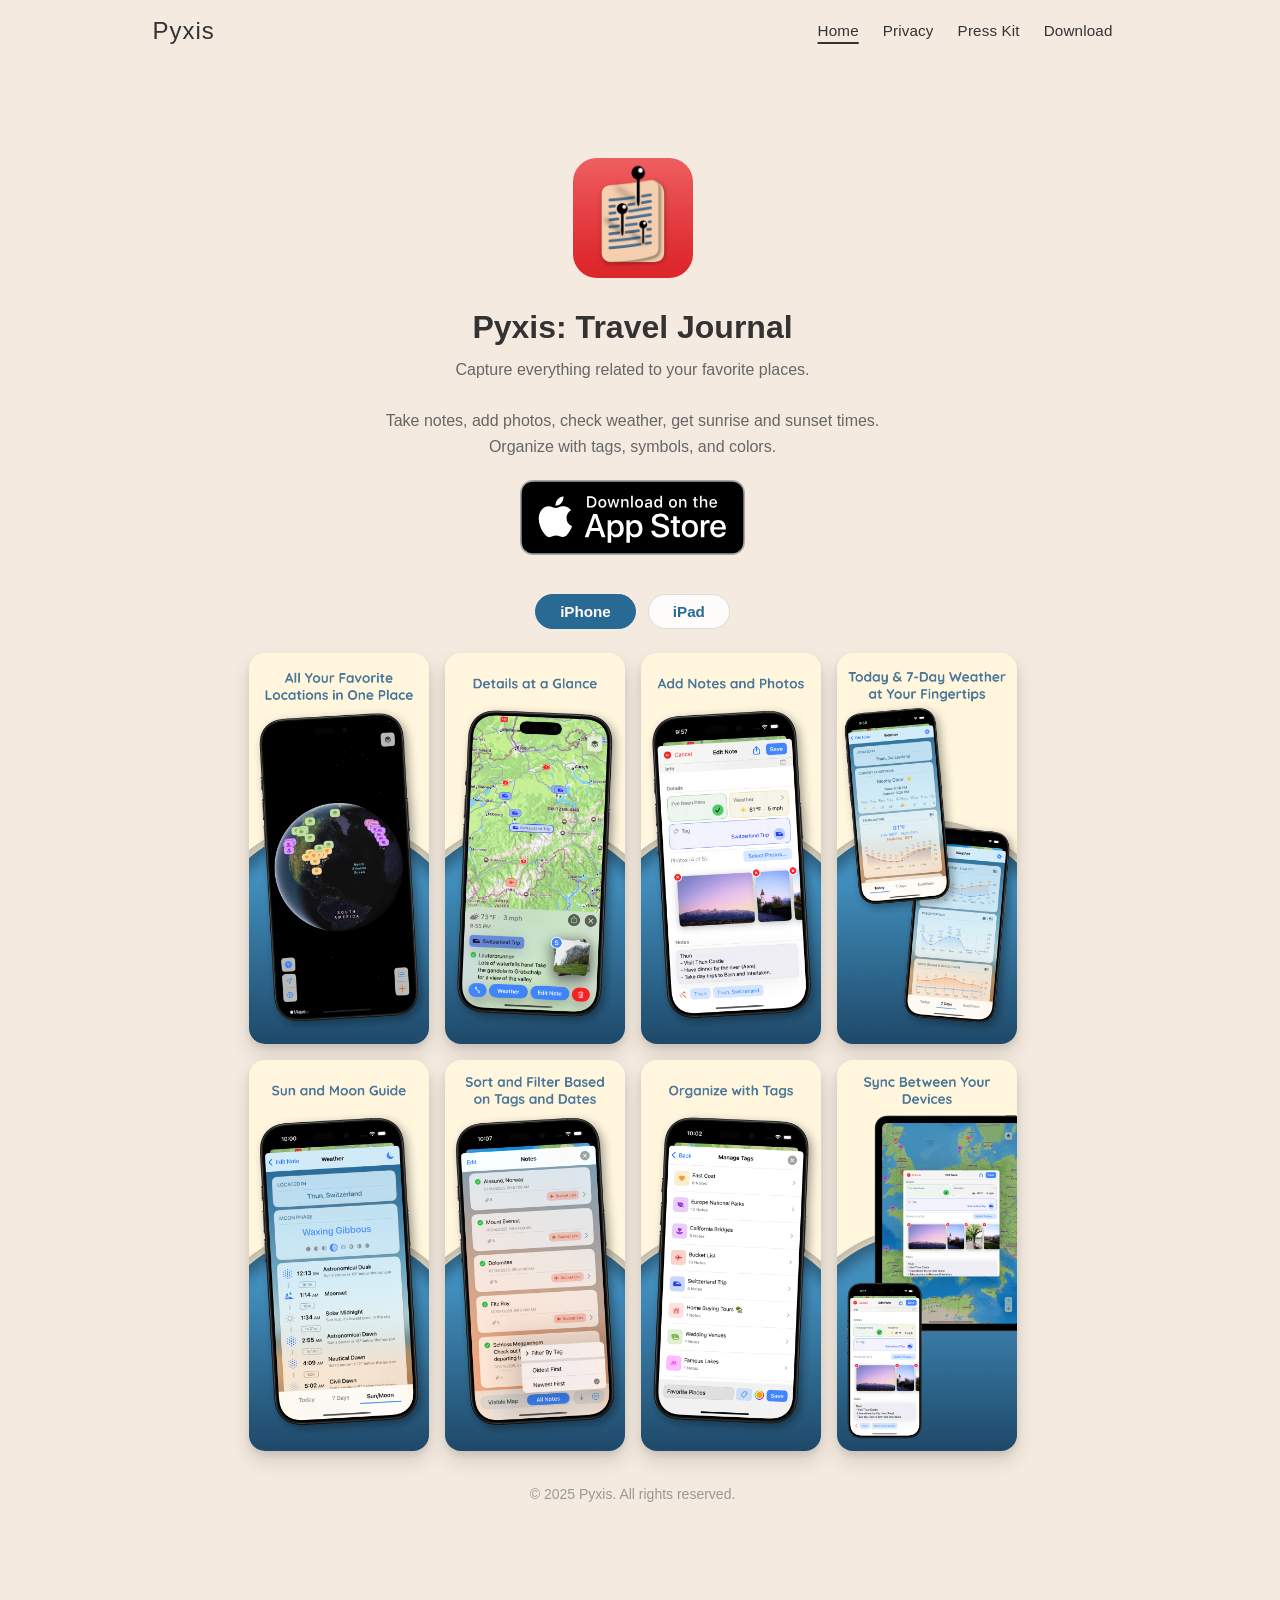
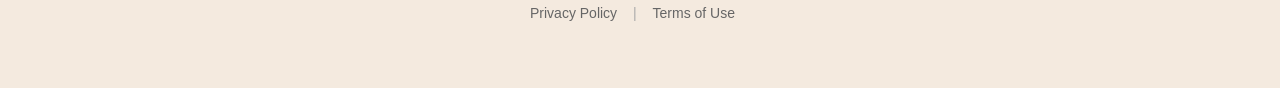
==== index.html @ 66fe0bb4 "Added webpage files Added webpage files" ====
<!DOCTYPE html>
<html lang="en">
  <head>
    <meta charset="UTF-8" />
    <meta name="viewport" content="width=device-width, initial-scale=1" />
    <title>Pyxis: Travel Journal</title>
    <meta
      name="description"
      content="Pin locations, capture memories, and check the weather. Pyxis is your private travel companion."
    />
    <link rel="apple-touch-icon" href="assets/icon.png" />
    <link rel="stylesheet" href="assets/style.css" />
  </head>
  <body>
    <!-- Primary Navigation -->
    <header class="site-header" role="banner">
      <div class="site-header__inner">
        <a class="site-header__brand" href="index.html">Pyxis</a>
        <nav class="site-nav" aria-label="Primary navigation">
          <ul class="site-nav__list">
            <li>
              <a class="site-nav__link" href="index.html" aria-current="page">Home</a>
            </li>
            <li>
              <a class="site-nav__link" href="privacy.html">Privacy</a>
            </li>
            <li>
              <a
                class="site-nav__link"
                href=""
                target="_blank"
                rel="noopener noreferrer"
                >Press Kit</a
              >
            </li>
            <li>
              <a class="site-nav__link" href="https://apps.apple.com/us/app/pyxis-notes-locations/id6639617144">Download</a>
            </li>
          </ul>
        </nav>
      </div>
    </header>

    <!-- Main Content -->
    <main id="home">
      <div class="container">
        <!-- Hero -->
        <header>
          <img src="assets/icon.png" alt="Pyxis App Icon" class="icon" />
          <h1>Pyxis: Travel Journal</h1>
          <p class="subtitle">
            Capture everything related to your favorite places.
            <br /><br />Take notes, add photos, check weather, get sunrise and sunset times.
            <br />Organize with tags, symbols, and colors. 
          </p>
          <a
            href="https://apps.apple.com/us/app/pyxis-notes-locations/id6639617144"
            target="_blank"
            rel="noopener noreferrer"
          >
            <img
              src="assets/app-store-badge.svg"
              alt="Download on the App Store"
              style="height: 75px;"
            />
          </a>
        </header>

        <!-- Press Kit Tabs -->
        <section class="screenshots" id="screenshots">

          <!-- Tab Controls -->
          <div class="tabs" role="tablist" aria-label="Device screenshots">
            <button
              class="tab-button active"
              data-target="screenshots-iphone"
              role="tab"
              aria-selected="true"
              aria-controls="screenshots-iphone"
              id="tab-iphone"
              tabindex="0"
            >
              iPhone
            </button>
            <button
              class="tab-button"
              data-target="screenshots-ipad"
              role="tab"
              aria-selected="false"
              aria-controls="screenshots-ipad"
              id="tab-ipad"
              tabindex="-1"
            >
              iPad
            </button>
          </div>

          <!-- iPhone Gallery -->
          <div
            class="tab-content active"
            id="screenshots-iphone"
            role="tabpanel"
            aria-labelledby="tab-iphone"
          >
            <h3 class="visually-hidden">iPhone Screenshots</h3>
            <div class="screenshots-grid-iPhone">
              <img src="assets/6.5_ Display - 1.jpg" alt="iPhone Screenshot 1" />
              <img src="assets/6.5_ Display - 2.jpg" alt="iPhone Screenshot 2" />
              <img src="assets/6.5_ Display - 3.jpg" alt="iPhone Screenshot 3" />
              <img src="assets/6.5_ Display - 4.jpg" alt="iPhone Screenshot 4" />
              <img src="assets/6.5_ Display - 5.jpg" alt="iPhone Screenshot 5" />
              <img src="assets/6.5_ Display - 6.jpg" alt="iPhone Screenshot 6" />
              <img src="assets/6.5_ Display - 7.jpg" alt="iPhone Screenshot 7" />
              <img src="assets/6.5_ Display - 8.jpg" alt="iPhone Screenshot 8" />
            </div>
          </div>

          <!-- iPad Gallery -->
          <div
            class="tab-content"
            id="screenshots-ipad"
            role="tabpanel"
            aria-labelledby="tab-ipad"
            hidden
          >
            <h3 class="visually-hidden">iPad Screenshots</h3>
            <div class="screenshots-grid-iPad">
              <img src="assets/iPad Pro - 1.jpg" alt="iPad Screenshot 1" />
              <img src="assets/iPad Pro - 2.jpg" alt="iPad Screenshot 2" />
              <img src="assets/iPad Pro - 3.jpg" alt="iPad Screenshot 3" />
              <img src="assets/iPad Pro - 4.jpg" alt="iPad Screenshot 4" />
              <img src="assets/iPad Pro - 5.jpg" alt="iPad Screenshot 5" />
              <img src="assets/iPad Pro - 6.jpg" alt="iPad Screenshot 6" />
              <img src="assets/iPad Pro - 7.jpg" alt="iPad Screenshot 7" />
              <img src="assets/iPad Pro - 8.jpg" alt="iPad Screenshot 8" />
            </div>
          </div>
        </section>

        <!-- Legal Footer -->
        <footer>
          &copy; 2025 Pyxis. All rights reserved.
        </footer>
      </div>
    </main>

    <!-- Site Footer Links -->
    <footer class="site-footer">
      <a href="privacy.html">Privacy Policy</a>
      <span class="divider">|</span>
      <a href="https://www.apple.com/legal/internet-services/itunes/dev/stdeula">Terms of Use</a>
    </footer>

    <!-- Tabs Interaction -->
    <script>
      (function () {
        const tabButtons = document.querySelectorAll('.tab-button');
        const tabPanels = document.querySelectorAll('.tab-content');

        tabButtons.forEach((button) => {
          button.addEventListener('click', () => {
            const targetId = button.getAttribute('data-target');

            tabButtons.forEach((btn) => {
              const isActive = btn === button;
              btn.classList.toggle('active', isActive);
              btn.setAttribute('aria-selected', isActive);
              btn.setAttribute('tabindex', isActive ? '0' : '-1');
            });

            tabPanels.forEach((panel) => {
              const isActive = panel.id === targetId;
              panel.classList.toggle('active', isActive);
              panel.toggleAttribute('hidden', !isActive);
            });
          });
        });
      })();
    </script>
  </body>
</html>
---- assets/style.css ----
:root {
  --color-background: rgb(244, 234, 223);
  --color-text: #333;
  --color-subtext: #666;
  --color-brand: rgb(41, 106, 149);
  --color-link: #509cff;
  --color-link-highlight: #4a769a;
  --color-nav-background: rgb(244, 234, 223);
  --color-nav-text: #333;
  --color-button-background: #007aff;
  --color-button-text: #fff;
  --color-footer-text: #999;
  --color-footer-link: #666;
  --color-footer-divider: #aaa;
  --color-surface: #fff;
  --color-tab-background: rgba(255, 255, 255, 0.85);
  --color-tab-border: rgba(0, 0, 0, 0.12);
  --color-tab-hover-border: rgba(0, 0, 0, 0.2);
  --color-tab-focus-outline: rgb(41, 106, 149);
  --color-tab-active-text: #fff;
  --shadow-nav: 0 2px 4px rgba(0, 0, 0, 0.1);
  --shadow-card: 0 10px 20px rgba(0, 0, 0, 0.12), 0 4px 6px rgba(0, 0, 0, 0.08);
  --shadow-card-large: 0 12px 24px rgba(0, 0, 0, 0.15), 0 6px 10px rgba(0, 0, 0, 0.08);
}

/* =====================================
   Base Layout
===================================== */
html {
  scroll-behavior: smooth;
  scrollbar-gutter: stable;
}

body {
  font-family: -apple-system, BlinkMacSystemFont, "Segoe UI", Roboto, Helvetica, Arial, sans-serif;
  margin: 0;
  padding: 0;
  line-height: 1.6;
  background: var(--color-background);
  color: var(--color-text);
}

main {
  padding: 4rem 2rem 2rem;
}

.container {
  max-width: 768px;
  margin: 0 auto;
}

header,
section,
footer {
  text-align: center;
  margin-bottom: 2rem;
}

.privacy-page header,
.privacy-page section {
  text-align: left;
}

.privacy-page .site-footer {
  text-align: center;
}

.privacy-page main a {
  color: var(--color-link);
}

.privacy-page main a:visited {
  color: var(--color-link);
}

.privacy-page main a:hover,
.privacy-page main a:focus-visible {
  color: var(--color-link-highlight);
}

img.icon {
  width: 120px;
  height: 120px;
  border-radius: 24px;
}

h1 {
  font-size: 2rem;
  margin: 1rem 0 0.25rem;
}

p.subtitle {
  color: var(--color-subtext);
  margin: 0 0 1.25rem;
}

/* =====================================
   Navigation
===================================== */
.site-header {
  position: static;
  top: 0;
  inset-inline: 0;
  z-index: 1000;
  background-color: var(--color-nav-background);
  color: var(--color-nav-text);
}

.site-header__inner {
  display: flex;
  align-items: center;
  justify-content: space-between;
  gap: 2rem;
  max-width: 960px;
  margin: 0 auto;
  padding: 0.75rem 2rem;
}

.site-header__brand {
  font-size: 1.5rem;
  font-weight: 400;
  letter-spacing: 0.04em;
  color: var(--color-nav-text);
  text-decoration: none;
}

.site-nav__list {
  display: flex;
  flex-wrap: wrap;
  align-items: center;
  gap: 1.5rem;
  margin: 0;
  padding: 0;
  list-style: none;
}

.site-nav__link {
  display: inline-block;
  color: var(--color-nav-text);
  font-size: 0.95rem;
  font-weight: 400;
  text-decoration: none;
  letter-spacing: 0.01em;
  transition: opacity 0.2s ease, text-decoration-color 0.2s ease;
}

.site-nav__link:hover,
.site-nav__link:focus-visible {
  color: rgba(51, 51, 51, 0.6);
}

.site-nav__link[aria-current="page"] {
  color: var(--color-nav-text);
  text-decoration: underline;
  text-decoration-thickness: 2px;
  text-underline-offset: 0.35rem;
}

@media (max-width: 640px) {
  .site-header__inner {
    flex-direction: column;
    align-items: center;
    gap: 0.75rem;
    padding: 1rem 1.5rem;
  }

  .site-nav__list {
    justify-content: center;
    gap: 1rem;
  }
}

/* =====================================
   Hero Actions
===================================== */
a.button {
  display: inline-block;
  padding: 0.75rem 1.5rem;
  background-color: var(--color-button-background);
  color: var(--color-button-text);
  border-radius: 8px;
  font-weight: 600;
  text-decoration: none;
  margin-top: 1.5rem;
}

/* =====================================
   Screenshot Grids
===================================== */
.screenshots > img {
  display: block;
  width: 100%;
  max-width: 400px;
  margin: 1rem auto;
  border-radius: 16px;
  box-shadow: var(--shadow-card);
}

.screenshots-grid-iPhone {
  display: grid;
  grid-template-columns: repeat(auto-fit, minmax(160px, 1fr));
  gap: 1rem;
  justify-items: center;
}

.screenshots-grid-iPhone img {
  width: 100%;
  border-radius: 16px;
  box-shadow: var(--shadow-card);
}

.screenshots-grid-iPad {
  display: grid;
  grid-template-columns: repeat(auto-fit, minmax(320px, 1fr));
  gap: 1rem;
  justify-items: center;
}

.screenshots-grid-iPad img {
  width: 100%;
  border-radius: 16px;
  box-shadow: var(--shadow-card-large);
}

.screenshots > img,
.screenshots-grid-iPhone img,
.screenshots-grid-iPad img {
  transition: transform 0.25s ease, box-shadow 0.25s ease;
  transform-origin: center;
}

.screenshots > img:hover,
.screenshots > img:focus-visible,
.screenshots-grid-iPhone img:hover,
.screenshots-grid-iPhone img:focus-visible,
.screenshots-grid-iPad img:hover,
.screenshots-grid-iPad img:focus-visible {
  transform: translateY(-4px) scale(1.03);
  box-shadow: var(--shadow-card-large);
}

/* =====================================
   Footer
===================================== */
footer {
  font-size: 0.875rem;
  color: var(--color-footer-text);
}

.site-footer {
  text-align: center;
  padding: 2rem 1rem;
  font-size: 0.875rem;
  color: var(--color-footer-link);
  background-color: transparent;
}

.site-footer a {
  margin: 0 0.5rem;
  color: var(--color-footer-link);
  text-decoration: none;
}

.site-footer a:hover {
  text-decoration: underline;
}

.site-footer .divider {
  margin: 0 0.25rem;
  color: var(--color-footer-divider);
}

/* =====================================
   Tabs
===================================== */
.tabs {
  display: flex;
  justify-content: center;
  flex-wrap: wrap;
  gap: 0.75rem;
  margin: 1.5rem 0;
}

.tab-button {
  appearance: none;
  padding: 0.5rem 1.5rem;
  border: 1px solid var(--color-tab-border);
  border-radius: 999px;
  background: var(--color-tab-background);
  color: var(--color-brand);
  font-size: 0.95rem;
  font-weight: 600;
  cursor: pointer;
  transition: background-color 0.2s ease, color 0.2s ease, border-color 0.2s ease;
}

.tab-button:hover {
  background: var(--color-surface);
  border-color: var(--color-tab-hover-border);
}

.tab-button:focus-visible {
  outline: 2px solid var(--color-tab-focus-outline);
  outline-offset: 2px;
}

.tab-button.active {
  background: var(--color-brand);
  border-color: var(--color-brand);
  color: var(--color-tab-active-text);
}

.tab-content {
  display: none;
}

.tab-content.active {
  display: block;
}

/* =====================================
   Utilities
===================================== */
.visually-hidden {
  position: absolute;
  width: 1px;
  height: 1px;
  margin: -1px;
  padding: 0;
  overflow: hidden;
  clip: rect(0, 0, 0, 0);
  white-space: nowrap;
  border: 0;
}
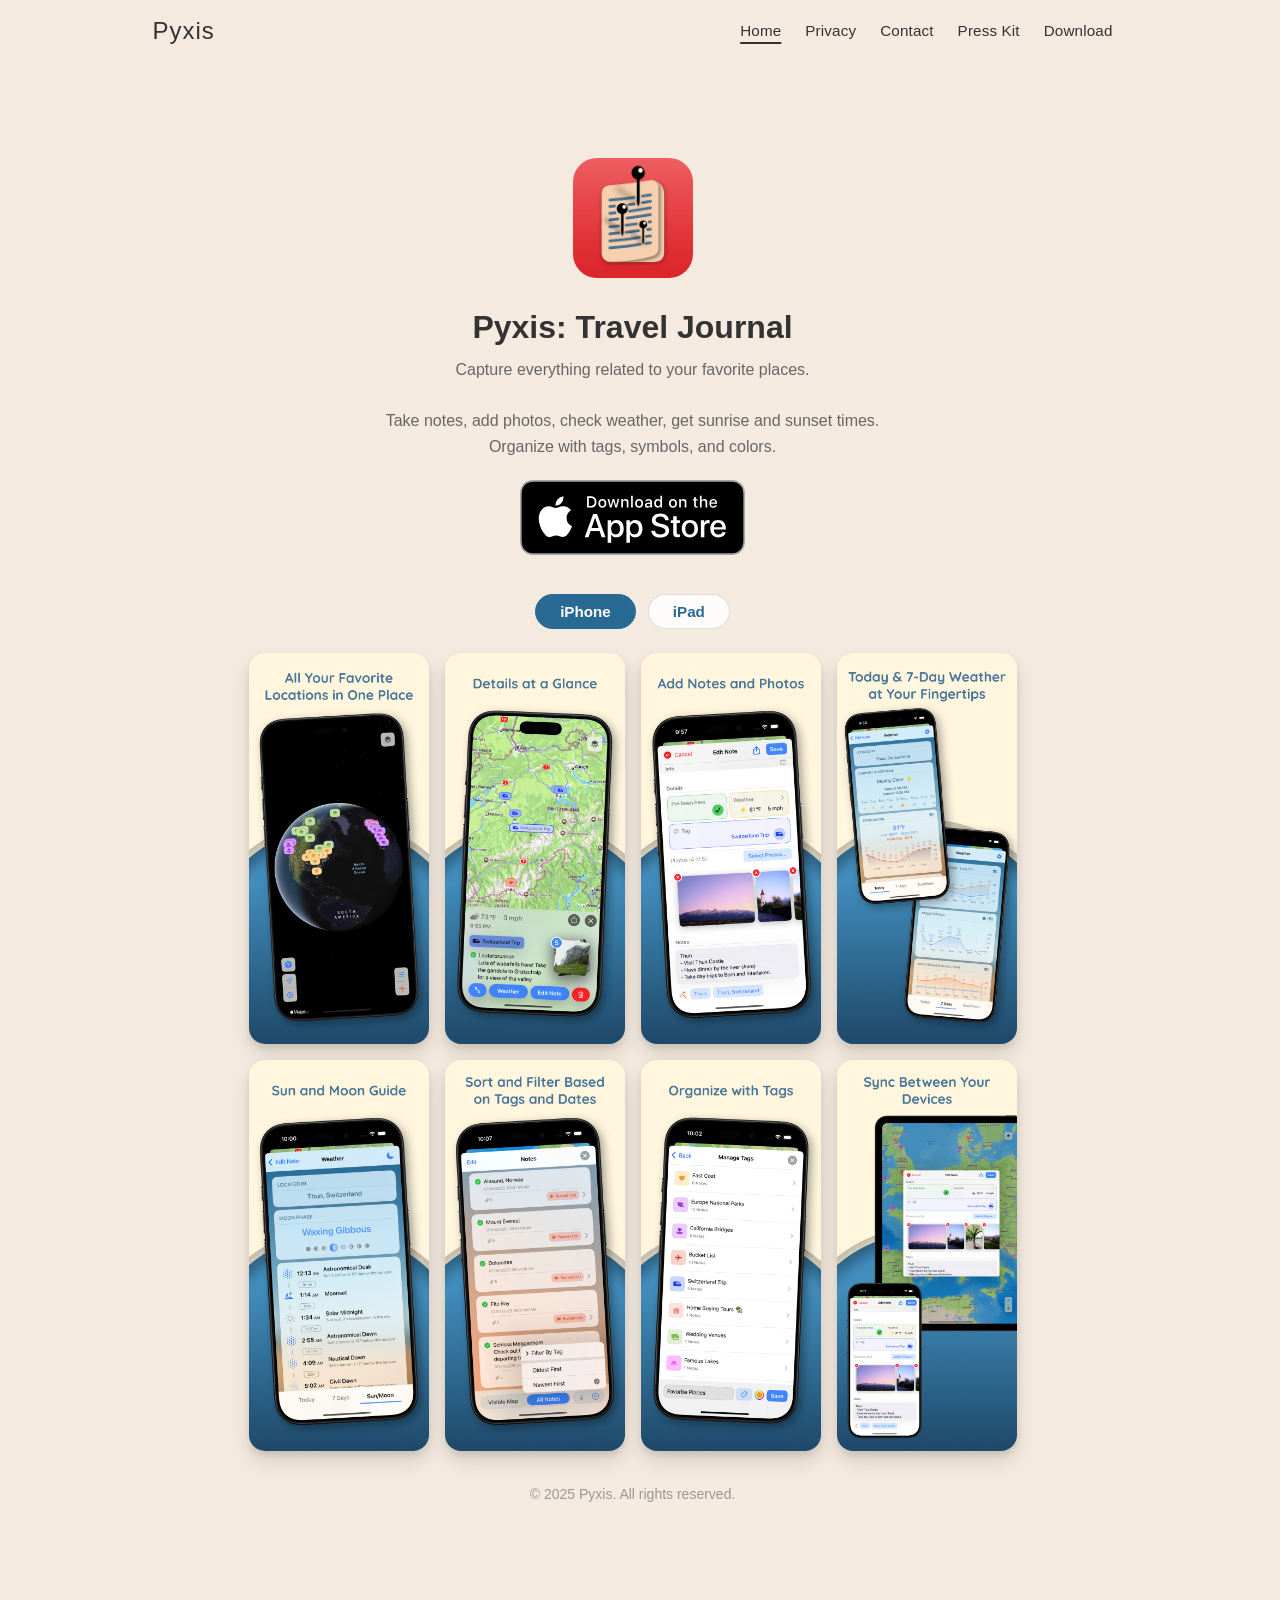
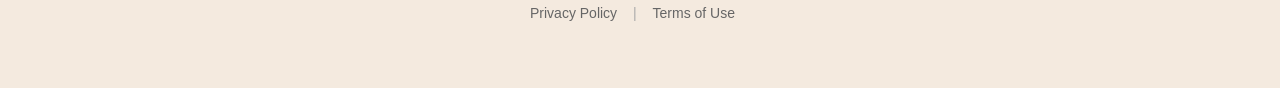
==== commit 68b4712a: "Added and updated pages" ====
--- a/index.html
+++ b/index.html
@@ -25,13 +25,10 @@
               <a class="site-nav__link" href="privacy.html">Privacy</a>
             </li>
             <li>
-              <a
-                class="site-nav__link"
-                href=""
-                target="_blank"
-                rel="noopener noreferrer"
-                >Press Kit</a
-              >
+              <a class="site-nav__link" href="contact.html">Contact</a>
+            </li>
+            <li>
+              <a class="site-nav__link" href="presskit.html">Press Kit</a>
             </li>
             <li>
               <a class="site-nav__link" href="https://apps.apple.com/us/app/pyxis-notes-locations/id6639617144">Download</a>
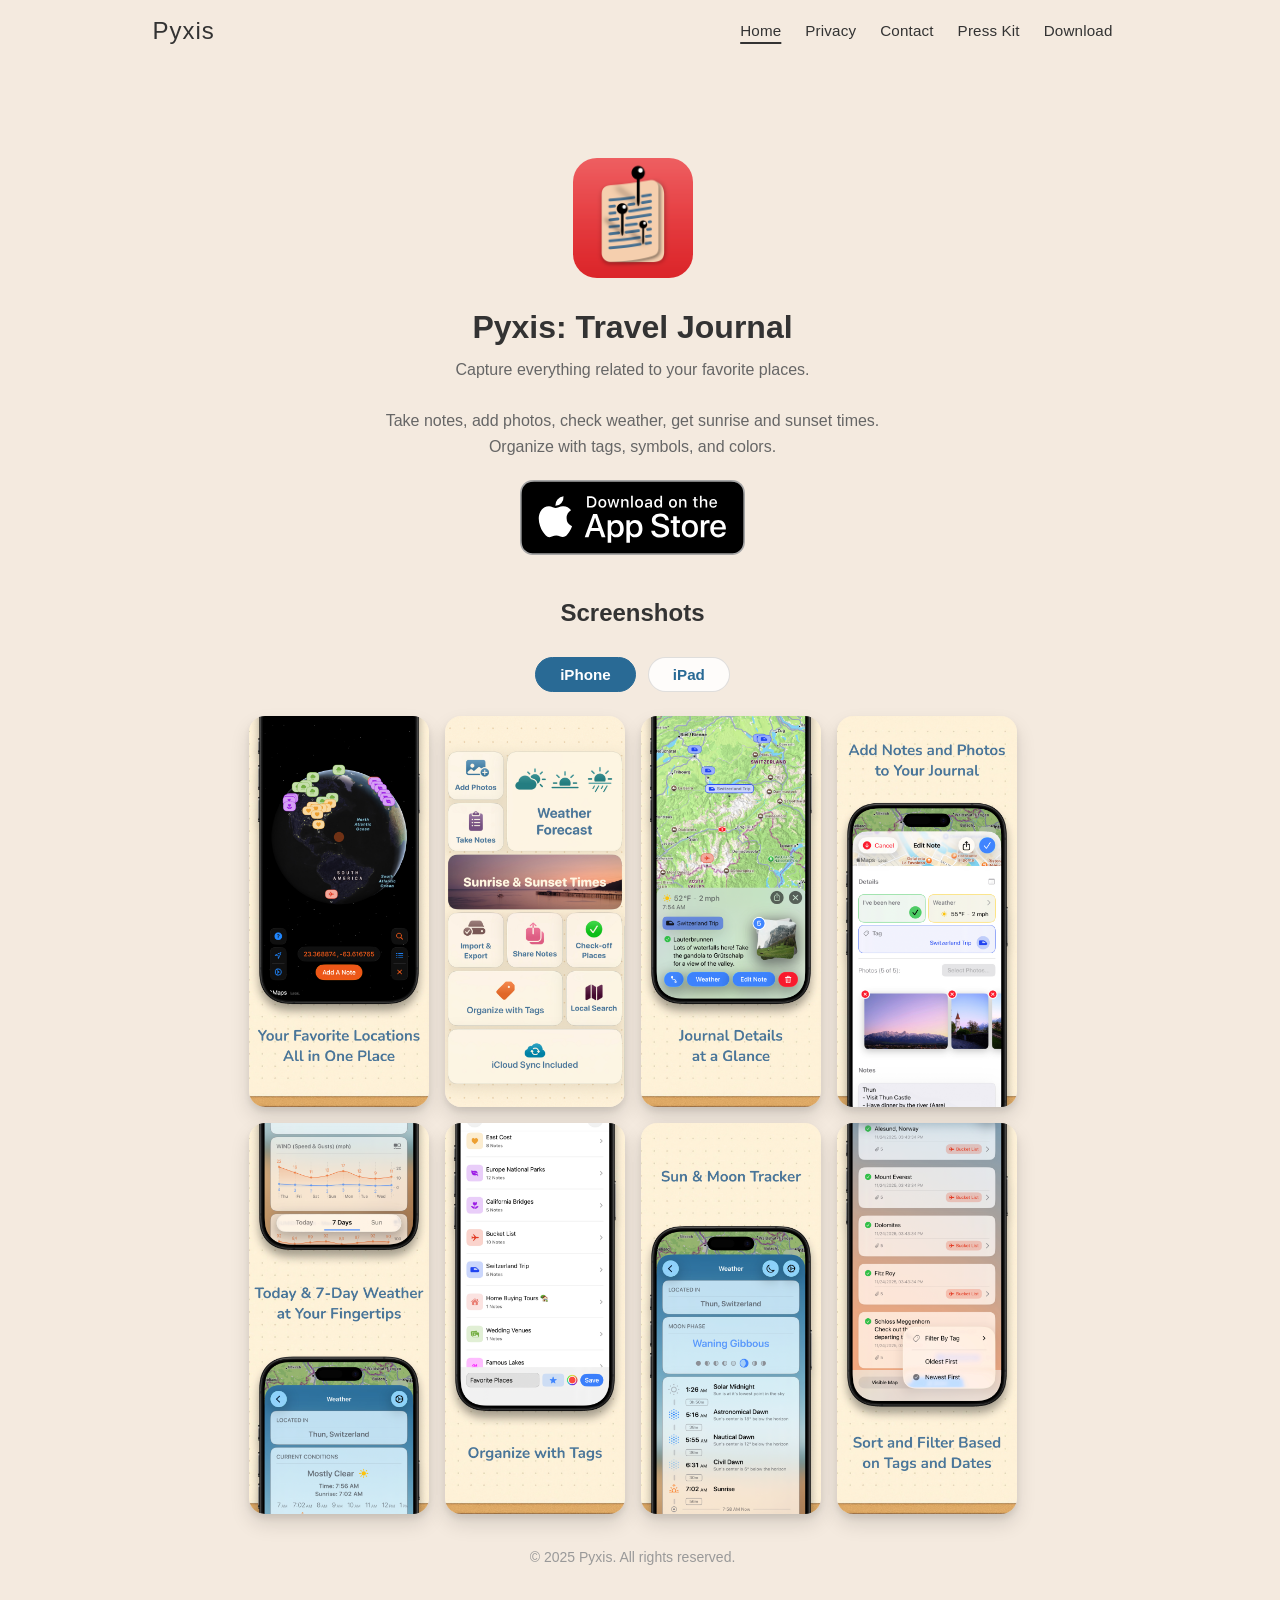
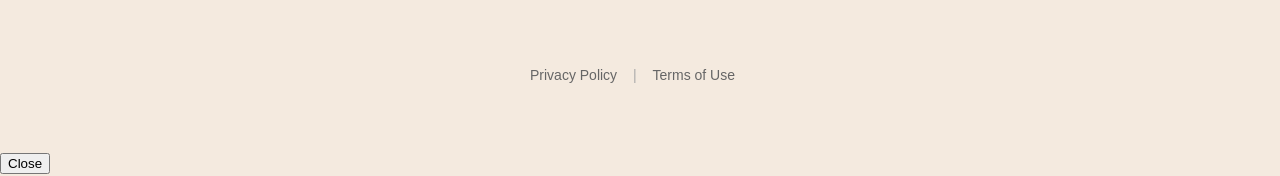
==== commit 1a308339: "Changed style across the site Changed style across the site" ====
--- a/index.html
+++ b/index.html
@@ -3,7 +3,6 @@
   <head>
     <meta charset="UTF-8" />
     <meta name="viewport" content="width=device-width, initial-scale=1" />
-    <title>Pyxis: Travel Journal</title>
     <meta
       name="description"
       content="Pin locations, capture memories, and check the weather. Pyxis is your private travel companion."
@@ -65,6 +64,7 @@
 
         <!-- Press Kit Tabs -->
         <section class="screenshots" id="screenshots">
+          <h2>Screenshots</h2>
 
           <!-- Tab Controls -->
           <div class="tabs" role="tablist" aria-label="Device screenshots">
@@ -148,11 +148,50 @@
       <a href="https://www.apple.com/legal/internet-services/itunes/dev/stdeula">Terms of Use</a>
     </footer>
 
+    <!-- Lightbox -->
+    <div class="lightbox" role="dialog" aria-modal="true" aria-hidden="true">
+      <div class="lightbox__content">
+        <button class="lightbox__close" type="button" aria-label="Close image">Close</button>
+        <img class="lightbox__image" alt="" />
+        <div class="lightbox__caption" aria-live="polite"></div>
+      </div>
+    </div>
+
     <!-- Tabs Interaction -->
     <script>
       (function () {
         const tabButtons = document.querySelectorAll('.tab-button');
         const tabPanels = document.querySelectorAll('.tab-content');
+        const lightbox = document.querySelector('.lightbox');
+        const lightboxImage = document.querySelector('.lightbox__image');
+        const lightboxCaption = document.querySelector('.lightbox__caption');
+        const lightboxClose = document.querySelector('.lightbox__close');
+        const galleryImages = document.querySelectorAll('.screenshots img');
+        let lastFocused = null;
+
+        const openLightbox = (img) => {
+          if (!img || !lightbox) return;
+          lastFocused = document.activeElement;
+          lightboxImage.src = img.src;
+          lightboxImage.alt = img.alt || 'Screenshot';
+          lightboxCaption.textContent = img.alt || '';
+          lightbox.classList.add('open');
+          lightbox.setAttribute('aria-hidden', 'false');
+          document.body.style.overflow = 'hidden';
+          lightboxClose.focus();
+        };
+
+        const closeLightbox = () => {
+          if (!lightbox) return;
+          lightbox.classList.remove('open');
+          lightbox.setAttribute('aria-hidden', 'true');
+          lightboxImage.src = '';
+          lightboxCaption.textContent = '';
+          document.body.style.overflow = '';
+          if (lastFocused && typeof lastFocused.focus === 'function') {
+            lastFocused.focus();
+          }
+        };
 
         tabButtons.forEach((button) => {
           button.addEventListener('click', () => {
@@ -172,6 +211,33 @@
             });
           });
         });
+
+        galleryImages.forEach((img) => {
+          img.setAttribute('tabindex', '0');
+          img.setAttribute('role', 'button');
+          img.setAttribute('aria-label', `Open ${img.alt || 'screenshot'}`);
+
+          img.addEventListener('click', () => openLightbox(img));
+          img.addEventListener('keydown', (event) => {
+            if (event.key === 'Enter' || event.key === ' ') {
+              event.preventDefault();
+              openLightbox(img);
+            }
+          });
+        });
+
+        lightboxClose.addEventListener('click', closeLightbox);
+        lightbox.addEventListener('click', (event) => {
+          if (event.target === lightbox) {
+            closeLightbox();
+          }
+        });
+
+        document.addEventListener('keydown', (event) => {
+          if (event.key === 'Escape' && lightbox.classList.contains('open')) {
+            closeLightbox();
+          }
+        });
       })();
     </script>
   </body>
--- a/assets/style.css
+++ b/assets/style.css
@@ -57,24 +57,35 @@
 }
 
 .privacy-page header,
-.privacy-page section {
+.privacy-page section,
+.contact-page header,
+.contact-page section {
   text-align: left;
 }
 
-.privacy-page .site-footer {
+.privacy-page .site-footer,
+.contact-page .site-footer {
   text-align: center;
 }
 
-.privacy-page main a {
+.privacy-page main a,
+.contact-page main a,
+.presskit-page main a {
   color: var(--color-link);
 }
 
-.privacy-page main a:visited {
+.privacy-page main a:visited,
+.contact-page main a:visited,
+.presskit-page main a:visited {
   color: var(--color-link);
 }
 
 .privacy-page main a:hover,
-.privacy-page main a:focus-visible {
+.privacy-page main a:focus-visible,
+.contact-page main a:hover,
+.contact-page main a:focus-visible,
+.presskit-page main a:hover,
+.presskit-page main a:focus-visible {
   color: var(--color-link-highlight);
 }
 
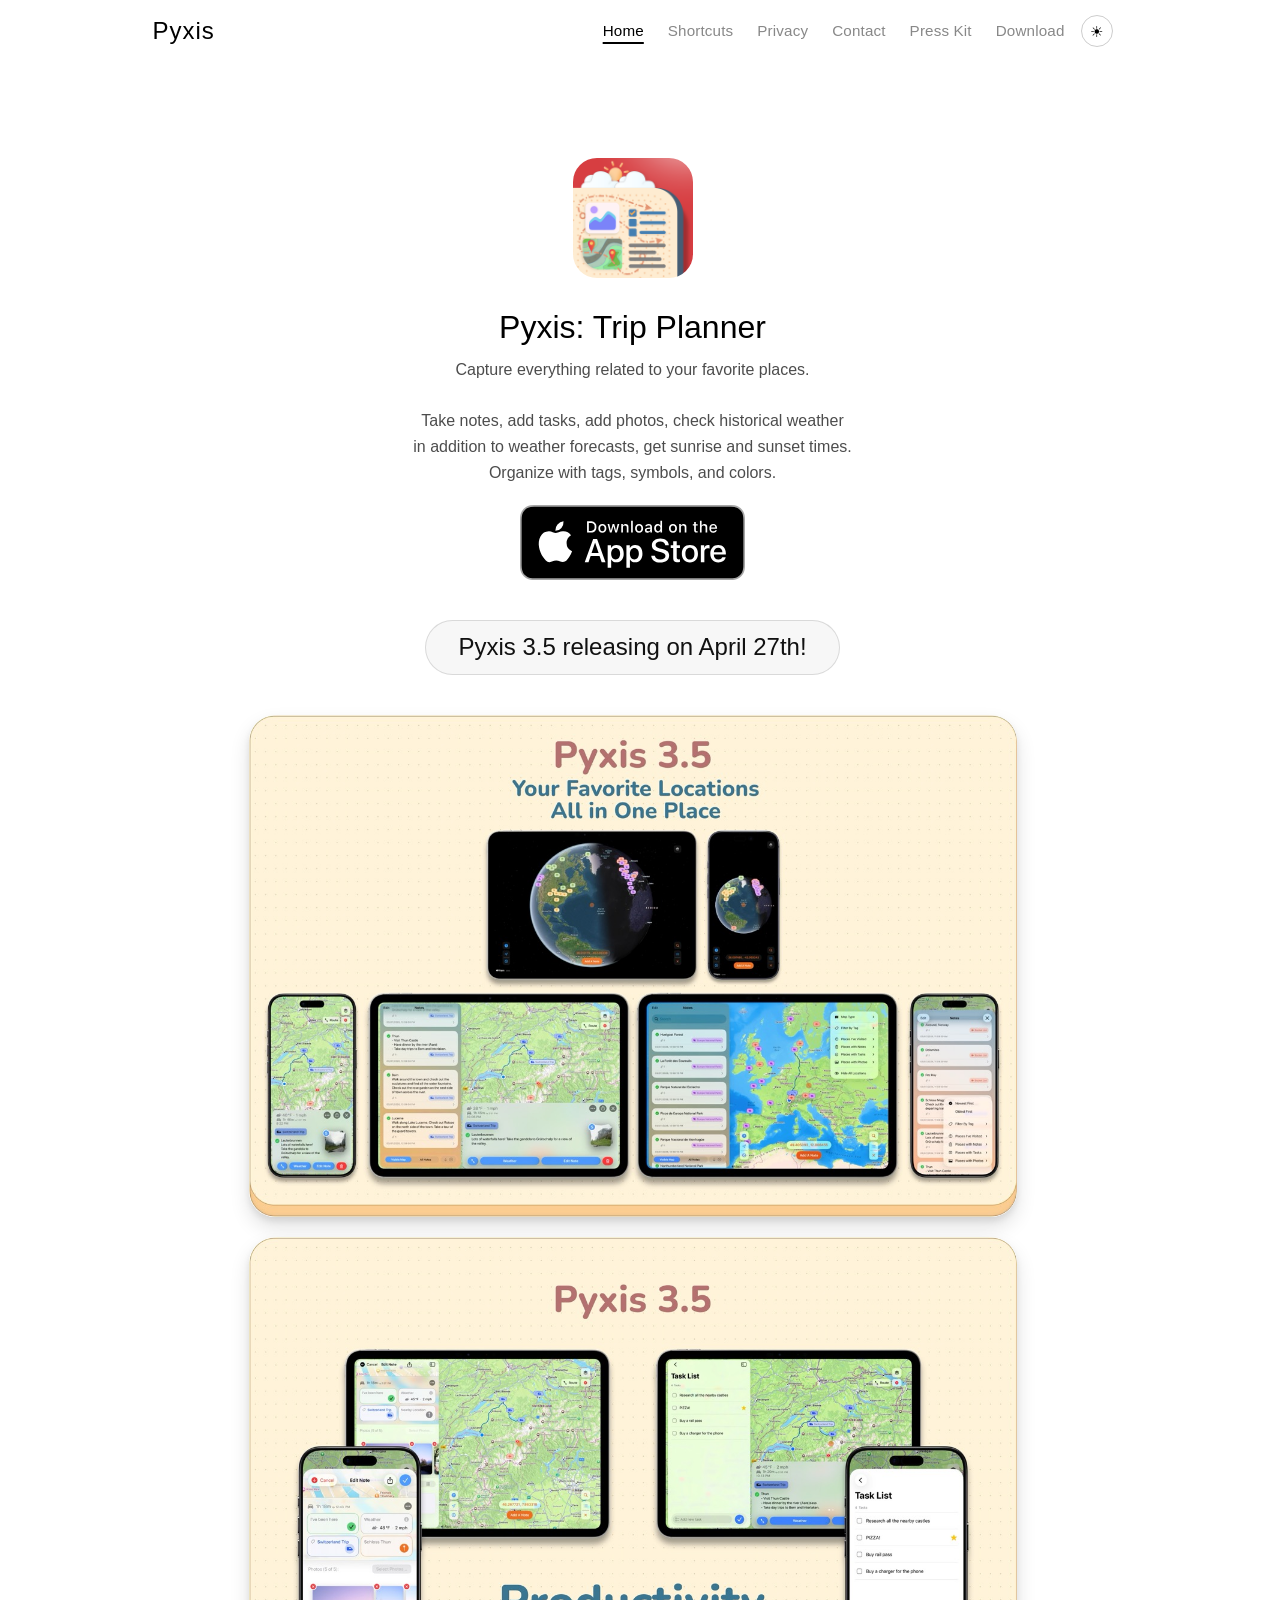
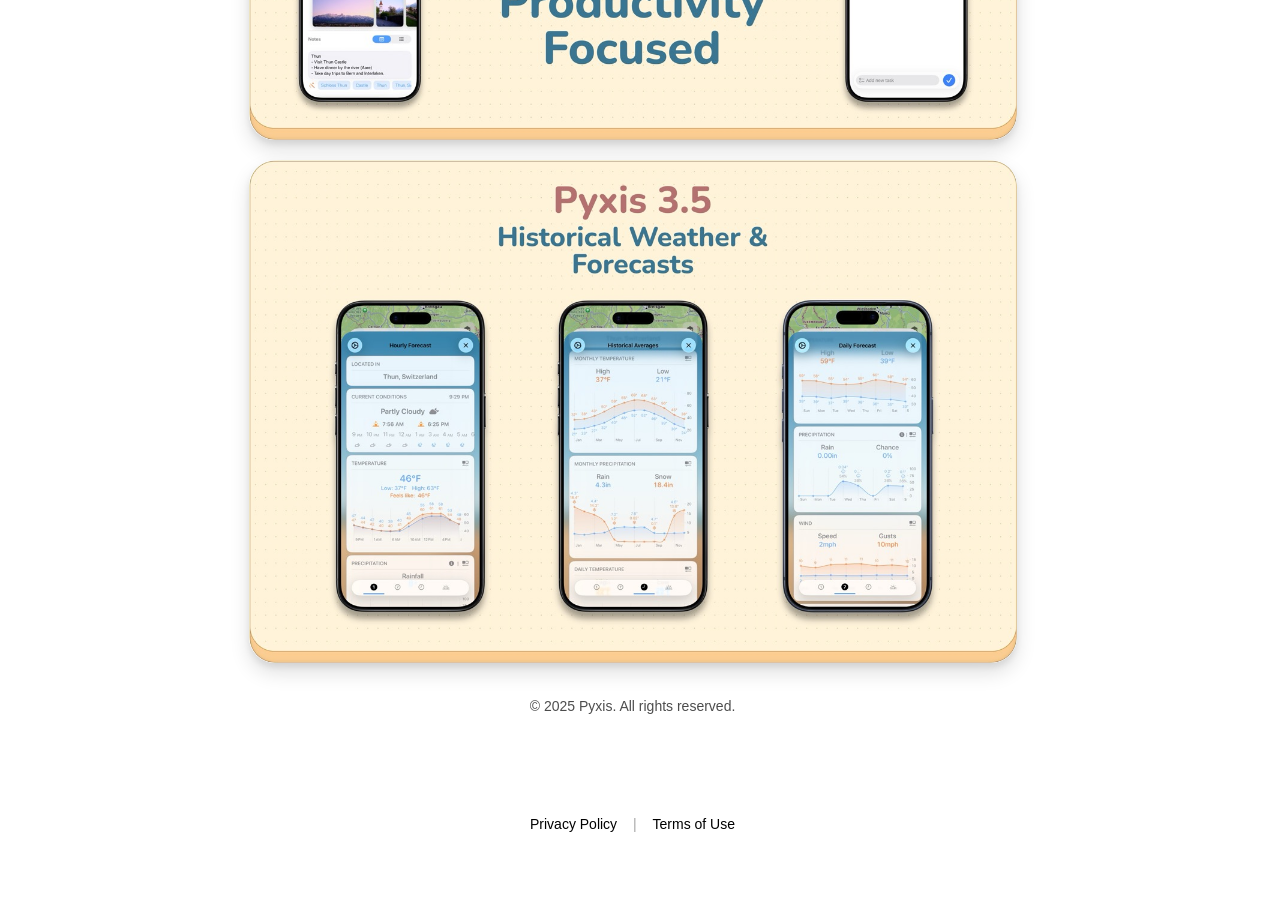
==== commit ad7f0822: "Updated for v3.5 Updated for v3.5" ====
--- a/index.html
+++ b/index.html
@@ -3,37 +3,45 @@
   <head>
     <meta charset="UTF-8" />
     <meta name="viewport" content="width=device-width, initial-scale=1" />
+    <title>Pyxis: Trip Planner - Notes, Photos, Weather</title>
     <meta
       name="description"
       content="Pin locations, capture memories, and check the weather. Pyxis is your private travel companion."
     />
-    <link rel="apple-touch-icon" href="assets/icon.png" />
+    <link rel="apple-touch-icon" href="assets/app icons/App Icon.png" />
     <link rel="stylesheet" href="assets/style.css" />
+    <script src="assets/theme-toggle.js" defer></script>
   </head>
   <body>
     <!-- Primary Navigation -->
     <header class="site-header" role="banner">
       <div class="site-header__inner">
         <a class="site-header__brand" href="index.html">Pyxis</a>
-        <nav class="site-nav" aria-label="Primary navigation">
-          <ul class="site-nav__list">
-            <li>
-              <a class="site-nav__link" href="index.html" aria-current="page">Home</a>
-            </li>
-            <li>
-              <a class="site-nav__link" href="privacy.html">Privacy</a>
-            </li>
-            <li>
-              <a class="site-nav__link" href="contact.html">Contact</a>
-            </li>
-            <li>
-              <a class="site-nav__link" href="presskit.html">Press Kit</a>
-            </li>
-            <li>
-              <a class="site-nav__link" href="https://apps.apple.com/us/app/pyxis-notes-locations/id6639617144">Download</a>
-            </li>
-          </ul>
-        </nav>
+        <div class="site-header__actions">
+          <nav class="site-nav" aria-label="Primary navigation">
+            <ul class="site-nav__list">
+              <li>
+                <a class="site-nav__link" href="index.html" aria-current="page">Home</a>
+              </li>
+              <li>
+                <a class="site-nav__link" href="shortcuts.html">Shortcuts</a>
+              </li>
+              <li>
+                <a class="site-nav__link" href="privacy.html">Privacy</a>
+              </li>
+              <li>
+                <a class="site-nav__link" href="contact.html">Contact</a>
+              </li>
+              <li>
+                <a class="site-nav__link" href="presskit.html">Press Kit</a>
+              </li>
+              <li>
+                <a class="site-nav__link" href="https://apps.apple.com/us/app/pyxis-notes-locations/id6639617144">Download</a>
+              </li>
+            </ul>
+          </nav>
+          <button class="theme-toggle" type="button" data-theme-toggle aria-label="Toggle theme"></button>
+        </div>
       </div>
     </header>
 
@@ -42,11 +50,11 @@
       <div class="container">
         <!-- Hero -->
         <header>
-          <img src="assets/icon.png" alt="Pyxis App Icon" class="icon" />
-          <h1>Pyxis: Travel Journal</h1>
+          <img src="assets/app icons/App Icon.png" alt="Pyxis App Icon" class="icon" />
+          <h1>Pyxis: Trip Planner</h1>
           <p class="subtitle">
             Capture everything related to your favorite places.
-            <br /><br />Take notes, add photos, check weather, get sunrise and sunset times.
+            <br /><br />Take notes, add tasks, add photos, check historical weather  <br /> in addition to weather forecasts, get sunrise and sunset times.
             <br />Organize with tags, symbols, and colors. 
           </p>
           <a
@@ -62,75 +70,42 @@
           </a>
         </header>
 
-        <!-- Press Kit Tabs -->
-        <section class="screenshots" id="screenshots">
-          <h2>Screenshots</h2>
-
-          <!-- Tab Controls -->
-          <div class="tabs" role="tablist" aria-label="Device screenshots">
-            <button
-              class="tab-button active"
-              data-target="screenshots-iphone"
-              role="tab"
-              aria-selected="true"
-              aria-controls="screenshots-iphone"
-              id="tab-iphone"
+        <h2 class="upcoming-release">Pyxis 3.5 releasing on April 27th!</h2>
+        <section class="banner-gallery" aria-label="Pyxis banners">
+          <div class="banner-gallery__grid">
+            <img
+              class="banner-gallery__image"
+              src="assets/Banner Images/Pyxis Banner - Favorite Locations Large.jpeg"
+              data-banner-png="assets/Banner Images/Pyxis Banner - Favorite Locations.png"
+              alt="Pyxis banner for favorite locations"
+              loading="lazy"
+              decoding="async"
               tabindex="0"
-            >
-              iPhone
-            </button>
-            <button
-              class="tab-button"
-              data-target="screenshots-ipad"
-              role="tab"
-              aria-selected="false"
-              aria-controls="screenshots-ipad"
-              id="tab-ipad"
-              tabindex="-1"
-            >
-              iPad
-            </button>
-          </div>
-
-          <!-- iPhone Gallery -->
-          <div
-            class="tab-content active"
-            id="screenshots-iphone"
-            role="tabpanel"
-            aria-labelledby="tab-iphone"
-          >
-            <h3 class="visually-hidden">iPhone Screenshots</h3>
-            <div class="screenshots-grid-iPhone">
-              <img src="assets/6.5_ Display - 1.jpg" alt="iPhone Screenshot 1" />
-              <img src="assets/6.5_ Display - 2.jpg" alt="iPhone Screenshot 2" />
-              <img src="assets/6.5_ Display - 3.jpg" alt="iPhone Screenshot 3" />
-              <img src="assets/6.5_ Display - 4.jpg" alt="iPhone Screenshot 4" />
-              <img src="assets/6.5_ Display - 5.jpg" alt="iPhone Screenshot 5" />
-              <img src="assets/6.5_ Display - 6.jpg" alt="iPhone Screenshot 6" />
-              <img src="assets/6.5_ Display - 7.jpg" alt="iPhone Screenshot 7" />
-              <img src="assets/6.5_ Display - 8.jpg" alt="iPhone Screenshot 8" />
-            </div>
-          </div>
-
-          <!-- iPad Gallery -->
-          <div
-            class="tab-content"
-            id="screenshots-ipad"
-            role="tabpanel"
-            aria-labelledby="tab-ipad"
-            hidden
-          >
-            <h3 class="visually-hidden">iPad Screenshots</h3>
-            <div class="screenshots-grid-iPad">
-              <img src="assets/iPad Pro - 1.jpg" alt="iPad Screenshot 1" />
-              <img src="assets/iPad Pro - 2.jpg" alt="iPad Screenshot 2" />
-              <img src="assets/iPad Pro - 3.jpg" alt="iPad Screenshot 3" />
-              <img src="assets/iPad Pro - 4.jpg" alt="iPad Screenshot 4" />
-              <img src="assets/iPad Pro - 5.jpg" alt="iPad Screenshot 5" />
-              <img src="assets/iPad Pro - 6.jpg" alt="iPad Screenshot 6" />
-              <img src="assets/iPad Pro - 7.jpg" alt="iPad Screenshot 7" />
-              <img src="assets/iPad Pro - 8.jpg" alt="iPad Screenshot 8" />
-            </div>
+              role="button"
+              aria-label="Open PNG for favorite locations banner"
+            />
+            <img
+              class="banner-gallery__image"
+              src="assets/Banner Images/Pyxis Banner - Productivity Focused Large.jpeg"
+              data-banner-png="assets/Banner Images/Pyxis Banner - Productivity Focused.png"
+              alt="Pyxis productivity focused banner"
+              loading="lazy"
+              decoding="async"
+              tabindex="0"
+              role="button"
+              aria-label="Open PNG for productivity focused banner"
+            />
+            <img
+              class="banner-gallery__image"
+              src="assets/Banner Images/Pyxis Banner - Historical Weather & Forecasts Large.jpeg"
+              data-banner-png="assets/Banner Images/Pyxis Banner - Historical Weather & Forecasts.png"
+              alt="Pyxis banner for historical weather and forecasts"
+              loading="lazy"
+              decoding="async"
+              tabindex="0"
+              role="button"
+              aria-label="Open PNG for historical weather and forecasts banner"
+            />
           </div>
         </section>
 
@@ -148,7 +123,6 @@
       <a href="https://www.apple.com/legal/internet-services/itunes/dev/stdeula">Terms of Use</a>
     </footer>
 
-    <!-- Lightbox -->
     <div class="lightbox" role="dialog" aria-modal="true" aria-hidden="true">
       <div class="lightbox__content">
         <button class="lightbox__close" type="button" aria-label="Close image">Close</button>
@@ -157,23 +131,21 @@
       </div>
     </div>
 
-    <!-- Tabs Interaction -->
     <script>
       (function () {
-        const tabButtons = document.querySelectorAll('.tab-button');
-        const tabPanels = document.querySelectorAll('.tab-content');
+        const bannerImages = document.querySelectorAll('.banner-gallery__image');
         const lightbox = document.querySelector('.lightbox');
         const lightboxImage = document.querySelector('.lightbox__image');
         const lightboxCaption = document.querySelector('.lightbox__caption');
         const lightboxClose = document.querySelector('.lightbox__close');
-        const galleryImages = document.querySelectorAll('.screenshots img');
         let lastFocused = null;
 
         const openLightbox = (img) => {
-          if (!img || !lightbox) return;
+          const pngSrc = img.getAttribute('data-banner-png');
+          if (!pngSrc || !lightbox) return;
           lastFocused = document.activeElement;
-          lightboxImage.src = img.src;
-          lightboxImage.alt = img.alt || 'Screenshot';
+          lightboxImage.src = pngSrc;
+          lightboxImage.alt = img.alt || 'Banner image';
           lightboxCaption.textContent = img.alt || '';
           lightbox.classList.add('open');
           lightbox.setAttribute('aria-hidden', 'false');
@@ -193,36 +165,15 @@
           }
         };
 
-        tabButtons.forEach((button) => {
-          button.addEventListener('click', () => {
-            const targetId = button.getAttribute('data-target');
+        bannerImages.forEach((img) => {
+          img.addEventListener('click', () => {
+            openLightbox(img);
+          });
 
-            tabButtons.forEach((btn) => {
-              const isActive = btn === button;
-              btn.classList.toggle('active', isActive);
-              btn.setAttribute('aria-selected', isActive);
-              btn.setAttribute('tabindex', isActive ? '0' : '-1');
-            });
-
-            tabPanels.forEach((panel) => {
-              const isActive = panel.id === targetId;
-              panel.classList.toggle('active', isActive);
-              panel.toggleAttribute('hidden', !isActive);
-            });
-          });
-        });
-
-        galleryImages.forEach((img) => {
-          img.setAttribute('tabindex', '0');
-          img.setAttribute('role', 'button');
-          img.setAttribute('aria-label', `Open ${img.alt || 'screenshot'}`);
-
-          img.addEventListener('click', () => openLightbox(img));
           img.addEventListener('keydown', (event) => {
-            if (event.key === 'Enter' || event.key === ' ') {
-              event.preventDefault();
-              openLightbox(img);
-            }
+            if (event.key !== 'Enter' && event.key !== ' ') return;
+            event.preventDefault();
+            openLightbox(img);
           });
         });
 
--- a/assets/style.css
+++ b/assets/style.css
@@ -1,28 +1,93 @@
 :root {
-  --color-background: rgb(244, 234, 223);
-  --color-text: #333;
-  --color-subtext: #666;
-  --color-brand: rgb(41, 106, 149);
-  --color-link: #509cff;
-  --color-link-highlight: #4a769a;
-  --color-nav-background: rgb(244, 234, 223);
-  --color-nav-text: #333;
-  --color-button-background: #007aff;
+  --color-background: #fff;
+  --color-text: #888;
+  --color-heading: #000;
+  --color-subtext: rgba(0, 0, 0, 0.7);
+  --color-brand: #000;
+  --color-link: #000;
+  --color-link-highlight: #000;
+  --color-nav-background: #fff;
+  --color-nav-text: #888;
+  --color-nav-link-active: #000;
+  --color-button-background: #000;
   --color-button-text: #fff;
-  --color-footer-text: #999;
-  --color-footer-link: #666;
-  --color-footer-divider: #aaa;
+  --color-footer-text: rgba(0, 0, 0, 0.7);
+  --color-footer-link: #000;
+  --color-footer-divider: rgba(0, 0, 0, 0.35);
   --color-surface: #fff;
   --color-tab-background: rgba(255, 255, 255, 0.85);
   --color-tab-border: rgba(0, 0, 0, 0.12);
   --color-tab-hover-border: rgba(0, 0, 0, 0.2);
-  --color-tab-focus-outline: rgb(41, 106, 149);
+  --color-tab-focus-outline: #000;
+  --color-tab-active-background: #4a4a4a;
   --color-tab-active-text: #fff;
+  --color-upcoming-release-background: #f7f7f7;
+  --color-upcoming-release-text: #111;
+  --color-lightbox-backdrop: rgba(0, 0, 0, 0.9);
+  --color-lightbox-image-background: #fff;
+  --color-lightbox-caption: #fff;
+  --color-lightbox-close-border: #fff;
+  --color-lightbox-close-background: #000;
+  --color-lightbox-close-text: #fff;
+  --color-lightbox-close-focus: #fff;
+  --color-support-border: rgba(0, 0, 0, 0.12);
+  --color-support-surface: rgba(0, 0, 0, 0.02);
+  --color-card-background: #f6f7f8;
+  --color-theme-toggle-background: transparent;
+  --color-theme-toggle-text: #000;
+  --color-theme-toggle-border: rgba(0, 0, 0, 0.2);
+  --color-theme-toggle-hover: rgba(0, 0, 0, 0.06);
+  --color-theme-toggle-focus: #000;
   --shadow-nav: 0 2px 4px rgba(0, 0, 0, 0.1);
   --shadow-card: 0 10px 20px rgba(0, 0, 0, 0.12), 0 4px 6px rgba(0, 0, 0, 0.08);
   --shadow-card-large: 0 12px 24px rgba(0, 0, 0, 0.15), 0 6px 10px rgba(0, 0, 0, 0.08);
 }
 
+html[data-theme="dark"] {
+  --color-background: #0f1115;
+  --color-text: #c7ccd6;
+  --color-heading: #f8f9fb;
+  --color-subtext: rgba(231, 236, 244, 0.9);
+  --color-brand: #f8f9fb;
+  --color-link: #d6e3ff;
+  --color-link-highlight: #fff;
+  --color-nav-background: #0f1115;
+  --color-nav-text: #c7ccd6;
+  --color-nav-link-active: #fff;
+  --color-button-background: #f8f9fb;
+  --color-button-text: #0f1115;
+  --color-footer-text: rgba(231, 236, 244, 0.9);
+  --color-footer-link: #d6e3ff;
+  --color-footer-divider: rgba(231, 236, 244, 0.45);
+  --color-surface: #1a1f29;
+  --color-tab-background: rgba(26, 31, 41, 0.9);
+  --color-tab-border: rgba(248, 249, 251, 0.25);
+  --color-tab-hover-border: rgba(248, 249, 251, 0.5);
+  --color-tab-focus-outline: #fff;
+  --color-tab-active-background: var(--color-upcoming-release-background);
+  --color-tab-active-text: #fff;
+  --color-upcoming-release-background: rgba(248, 249, 251, 0.12);
+  --color-upcoming-release-text: #f8f9fb;
+  --color-lightbox-backdrop: rgba(0, 0, 0, 0.95);
+  --color-lightbox-image-background: #111521;
+  --color-lightbox-caption: #fff;
+  --color-lightbox-close-border: #fff;
+  --color-lightbox-close-background: #1b2130;
+  --color-lightbox-close-text: #fff;
+  --color-lightbox-close-focus: #fff;
+  --color-support-border: rgba(248, 249, 251, 0.2);
+  --color-support-surface: rgba(248, 249, 251, 0.05);
+  --color-card-background: #1a1f29;
+  --color-theme-toggle-background: transparent;
+  --color-theme-toggle-text: #fff;
+  --color-theme-toggle-border: rgba(248, 249, 251, 0.45);
+  --color-theme-toggle-hover: rgba(248, 249, 251, 0.12);
+  --color-theme-toggle-focus: #fff;
+  --shadow-nav: 0 2px 4px rgba(0, 0, 0, 0.45);
+  --shadow-card: 0 10px 20px rgba(0, 0, 0, 0.45), 0 4px 6px rgba(0, 0, 0, 0.25);
+  --shadow-card-large: 0 12px 24px rgba(0, 0, 0, 0.55), 0 6px 10px rgba(0, 0, 0, 0.35);
+}
+
 /* =====================================
    Base Layout
 ===================================== */
@@ -32,7 +97,8 @@
 }
 
 body {
-  font-family: -apple-system, BlinkMacSystemFont, "Segoe UI", Roboto, Helvetica, Arial, sans-serif;
+  font-family: "Open Sans", "Segoe UI", Roboto, Helvetica, Arial, sans-serif;
+  font-weight: 300;
   margin: 0;
   padding: 0;
   line-height: 1.6;
@@ -40,6 +106,16 @@
   color: var(--color-text);
 }
 
+h1,
+h2,
+h3,
+h4,
+h5,
+h6 {
+  color: var(--color-heading);
+  font-weight: 300;
+}
+
 main {
   padding: 4rem 2rem 2rem;
 }
@@ -59,24 +135,28 @@
 .privacy-page header,
 .privacy-page section,
 .contact-page header,
-.contact-page section {
+.contact-page section,
+.support-page section {
   text-align: left;
 }
 
 .privacy-page .site-footer,
-.contact-page .site-footer {
+.contact-page .site-footer,
+.support-page .site-footer {
   text-align: center;
 }
 
 .privacy-page main a,
 .contact-page main a,
-.presskit-page main a {
+.presskit-page main a,
+.support-page main a {
   color: var(--color-link);
 }
 
 .privacy-page main a:visited,
 .contact-page main a:visited,
-.presskit-page main a:visited {
+.presskit-page main a:visited,
+.support-page main a:visited {
   color: var(--color-link);
 }
 
@@ -85,7 +165,9 @@
 .contact-page main a:hover,
 .contact-page main a:focus-visible,
 .presskit-page main a:hover,
-.presskit-page main a:focus-visible {
+.presskit-page main a:focus-visible,
+.support-page main a:hover,
+.support-page main a:focus-visible {
   color: var(--color-link-highlight);
 }
 
@@ -127,11 +209,18 @@
   padding: 0.75rem 2rem;
 }
 
+.site-header__actions {
+  display: flex;
+  align-items: center;
+  justify-content: flex-end;
+  gap: 1rem;
+}
+
 .site-header__brand {
   font-size: 1.5rem;
   font-weight: 400;
   letter-spacing: 0.04em;
-  color: var(--color-nav-text);
+  color: var(--color-brand);
   text-decoration: none;
 }
 
@@ -157,14 +246,50 @@
 
 .site-nav__link:hover,
 .site-nav__link:focus-visible {
-  color: rgba(51, 51, 51, 0.6);
+  color: var(--color-nav-link-active);
 }
 
 .site-nav__link[aria-current="page"] {
-  color: var(--color-nav-text);
+  color: var(--color-nav-link-active);
   text-decoration: underline;
   text-decoration-thickness: 2px;
   text-underline-offset: 0.35rem;
+}
+
+.theme-toggle {
+  appearance: none;
+  border: 1px solid var(--color-theme-toggle-border);
+  border-radius: 999px;
+  background: var(--color-theme-toggle-background);
+  color: var(--color-theme-toggle-text);
+  width: 2rem;
+  height: 2rem;
+  padding: 0;
+  display: inline-flex;
+  align-items: center;
+  justify-content: center;
+  cursor: pointer;
+  transition: background-color 0.2s ease, border-color 0.2s ease, transform 0.2s ease;
+}
+
+.theme-toggle::before {
+  content: "☀";
+  font-size: 0.95rem;
+  line-height: 1;
+}
+
+.theme-toggle[data-theme-icon="moon"]::before {
+  content: "☾";
+}
+
+.theme-toggle:hover {
+  background: var(--color-theme-toggle-hover);
+  transform: translateY(-1px);
+}
+
+.theme-toggle:focus-visible {
+  outline: 2px solid var(--color-theme-toggle-focus);
+  outline-offset: 2px;
 }
 
 @media (max-width: 640px) {
@@ -178,6 +303,11 @@
   .site-nav__list {
     justify-content: center;
     gap: 1rem;
+  }
+
+  .site-header__actions {
+    flex-direction: column;
+    align-items: center;
   }
 }
 
@@ -196,6 +326,28 @@
 }
 
 /* =====================================
+   App Icons
+===================================== */
+.app-icons {
+  margin-top: 2rem;
+}
+
+.app-icons-grid {
+  display: grid;
+  grid-template-columns: repeat(2, minmax(0, 1fr));
+  gap: 1.5rem;
+  justify-items: center;
+  align-items: center;
+}
+
+.app-icons-grid img {
+  width: 100%;
+  max-width: 220px;
+  border-radius: 24px;
+  box-shadow: var(--shadow-card);
+}
+
+/* =====================================
    Screenshot Grids
 ===================================== */
 .screenshots > img {
@@ -209,27 +361,27 @@
 
 .screenshots-grid-iPhone {
   display: grid;
-  grid-template-columns: repeat(auto-fit, minmax(160px, 1fr));
-  gap: 1rem;
+  grid-template-columns: repeat(5, minmax(0, 1fr));
+  gap: 1.5rem;
   justify-items: center;
 }
 
 .screenshots-grid-iPhone img {
   width: 100%;
-  border-radius: 16px;
+  border-radius: 12px;
   box-shadow: var(--shadow-card);
 }
 
 .screenshots-grid-iPad {
   display: grid;
-  grid-template-columns: repeat(auto-fit, minmax(320px, 1fr));
-  gap: 1rem;
+  grid-template-columns: repeat(2, minmax(0, 1fr));
+  gap: 1.5rem;
   justify-items: center;
 }
 
 .screenshots-grid-iPad img {
   width: 100%;
-  border-radius: 16px;
+  border-radius: 12px;
   box-shadow: var(--shadow-card-large);
 }
 
@@ -251,6 +403,48 @@
 }
 
 /* =====================================
+   Banner Gallery
+===================================== */
+.banner-gallery {
+  margin-top: 2.5rem;
+}
+
+.upcoming-release {
+  text-align: center;
+  width: fit-content;
+  margin: 0 auto 1rem;
+  padding: 0.45rem 2rem;
+  border-radius: 999px;
+  border: 1px solid var(--color-tab-border);
+  background: var(--color-upcoming-release-background);
+  color: var(--color-upcoming-release-text);
+}
+
+.banner-gallery__grid {
+  display: grid;
+  gap: 1.25rem;
+}
+
+.banner-gallery__image {
+  width: 100%;
+  border-radius: 26px;
+  box-shadow: var(--shadow-card);
+  cursor: pointer;
+  transition: transform 0.2s ease, box-shadow 0.2s ease;
+}
+
+.banner-gallery__image:hover,
+.banner-gallery__image:focus-visible {
+  transform: translateY(-2px);
+  box-shadow: var(--shadow-card-large);
+}
+
+.banner-gallery__image:focus-visible {
+  outline: 2px solid var(--color-tab-focus-outline);
+  outline-offset: 2px;
+}
+
+/* =====================================
    Footer
 ===================================== */
 footer {
@@ -290,6 +484,8 @@
   flex-wrap: wrap;
   gap: 0.75rem;
   margin: 1.5rem 0;
+  position: relative;
+  z-index: 3;
 }
 
 .tab-button {
@@ -316,17 +512,211 @@
 }
 
 .tab-button.active {
-  background: var(--color-brand);
-  border-color: var(--color-brand);
+  background: var(--color-tab-active-background);
+  border-color: var(--color-tab-active-background);
   color: var(--color-tab-active-text);
 }
 
 .tab-content {
   display: none;
+  position: relative;
+  z-index: 1;
 }
 
 .tab-content.active {
   display: block;
+}
+
+/* =====================================
+   Lightbox
+===================================== */
+.lightbox {
+  position: fixed;
+  inset: 0;
+  display: flex;
+  align-items: center;
+  justify-content: center;
+  padding: 2rem;
+  background: var(--color-lightbox-backdrop);
+  opacity: 0;
+  pointer-events: none;
+  transition: opacity 0.2s ease;
+  z-index: 2000;
+}
+
+.lightbox.open {
+  opacity: 1;
+  pointer-events: auto;
+}
+
+.lightbox__content {
+  position: relative;
+  max-width: 92vw;
+  max-height: 88vh;
+  width: max-content;
+  display: flex;
+  flex-direction: column;
+  align-items: center;
+  gap: 0.75rem;
+}
+
+.lightbox__image {
+  max-width: 92vw;
+  max-height: 88vh;
+  border-radius: 26px;
+  background: var(--color-lightbox-image-background);
+}
+
+.lightbox__caption {
+  color: var(--color-lightbox-caption);
+  font-size: 0.95rem;
+}
+
+.lightbox__close {
+  position: absolute;
+  top: -2.5rem;
+  right: 0;
+  border: 1px solid var(--color-lightbox-close-border);
+  background: var(--color-lightbox-close-background);
+  color: var(--color-lightbox-close-text);
+  padding: 0.35rem 0.75rem;
+  border-radius: 999px;
+  cursor: pointer;
+}
+
+.lightbox__close:focus-visible {
+  outline: 2px solid var(--color-lightbox-close-focus);
+  outline-offset: 2px;
+}
+
+.screenshots img {
+  cursor: zoom-in;
+}
+
+/* =====================================
+   Support Article
+===================================== */
+.support-article {
+  max-width: 820px;
+}
+
+.support-article__kicker {
+  text-transform: uppercase;
+  letter-spacing: 0.08em;
+  font-size: 0.75rem;
+  margin-bottom: 0.5rem;
+}
+
+.support-article__header {
+  text-align: left;
+}
+
+.support-article__meta {
+  font-size: 0.875rem;
+}
+
+.support-toc {
+  margin: 2rem 0;
+  padding: 1.5rem;
+  border: 1px solid var(--color-support-border);
+  border-radius: 12px;
+  background: var(--color-support-surface);
+}
+
+.support-toc h2 {
+  margin-top: 0;
+}
+
+.support-toc ol {
+  margin: 0;
+  padding-left: 1.25rem;
+}
+
+.support-article section {
+  margin-bottom: 2.25rem;
+}
+
+.support-article h2 {
+  margin-bottom: 0.75rem;
+}
+
+.support-cards {
+  display: grid;
+  grid-template-columns: repeat(auto-fit, minmax(220px, 1fr));
+  gap: 1rem;
+}
+
+.support-card {
+  border: 1px solid var(--color-support-border);
+  border-radius: 12px;
+  background: var(--color-card-background);
+  transition: transform 0.2s ease, box-shadow 0.2s ease;
+}
+
+.support-card:hover,
+.support-card:focus-within {
+  transform: scale(1.03);
+  box-shadow: var(--shadow-card);
+}
+
+.support-card__link {
+  display: block;
+  height: 100%;
+  padding: 1.25rem;
+  color: inherit;
+  text-decoration: none;
+  position: relative;
+  padding-right: 2.25rem;
+}
+
+.support-card__link::before {
+  content: "+";
+  position: absolute;
+  top: 0.9rem;
+  right: 0.9rem;
+  width: 1.1rem;
+  height: 1.1rem;
+  border-radius: 50%;
+  background: #2faa55;
+  color: #fff;
+  font-size: 0.85rem;
+  font-weight: 700;
+  line-height: 1.1rem;
+  text-align: center;
+}
+
+.support-card__link:focus-visible {
+  outline: 2px solid var(--color-tab-focus-outline);
+  outline-offset: -2px;
+  border-radius: 12px;
+}
+
+.support-card h3 {
+  margin-top: 0;
+  margin-bottom: 0.5rem;
+}
+
+.support-card p {
+  margin: 0;
+}
+
+.support-related ul {
+  margin: 0;
+  padding-left: 1.25rem;
+}
+
+@media (max-width: 640px) {
+  .support-toc {
+    padding: 1rem;
+  }
+
+  .support-card {
+    padding: 0;
+  }
+
+  .support-card__link {
+    padding: 1rem;
+  }
 }
 
 /* =====================================
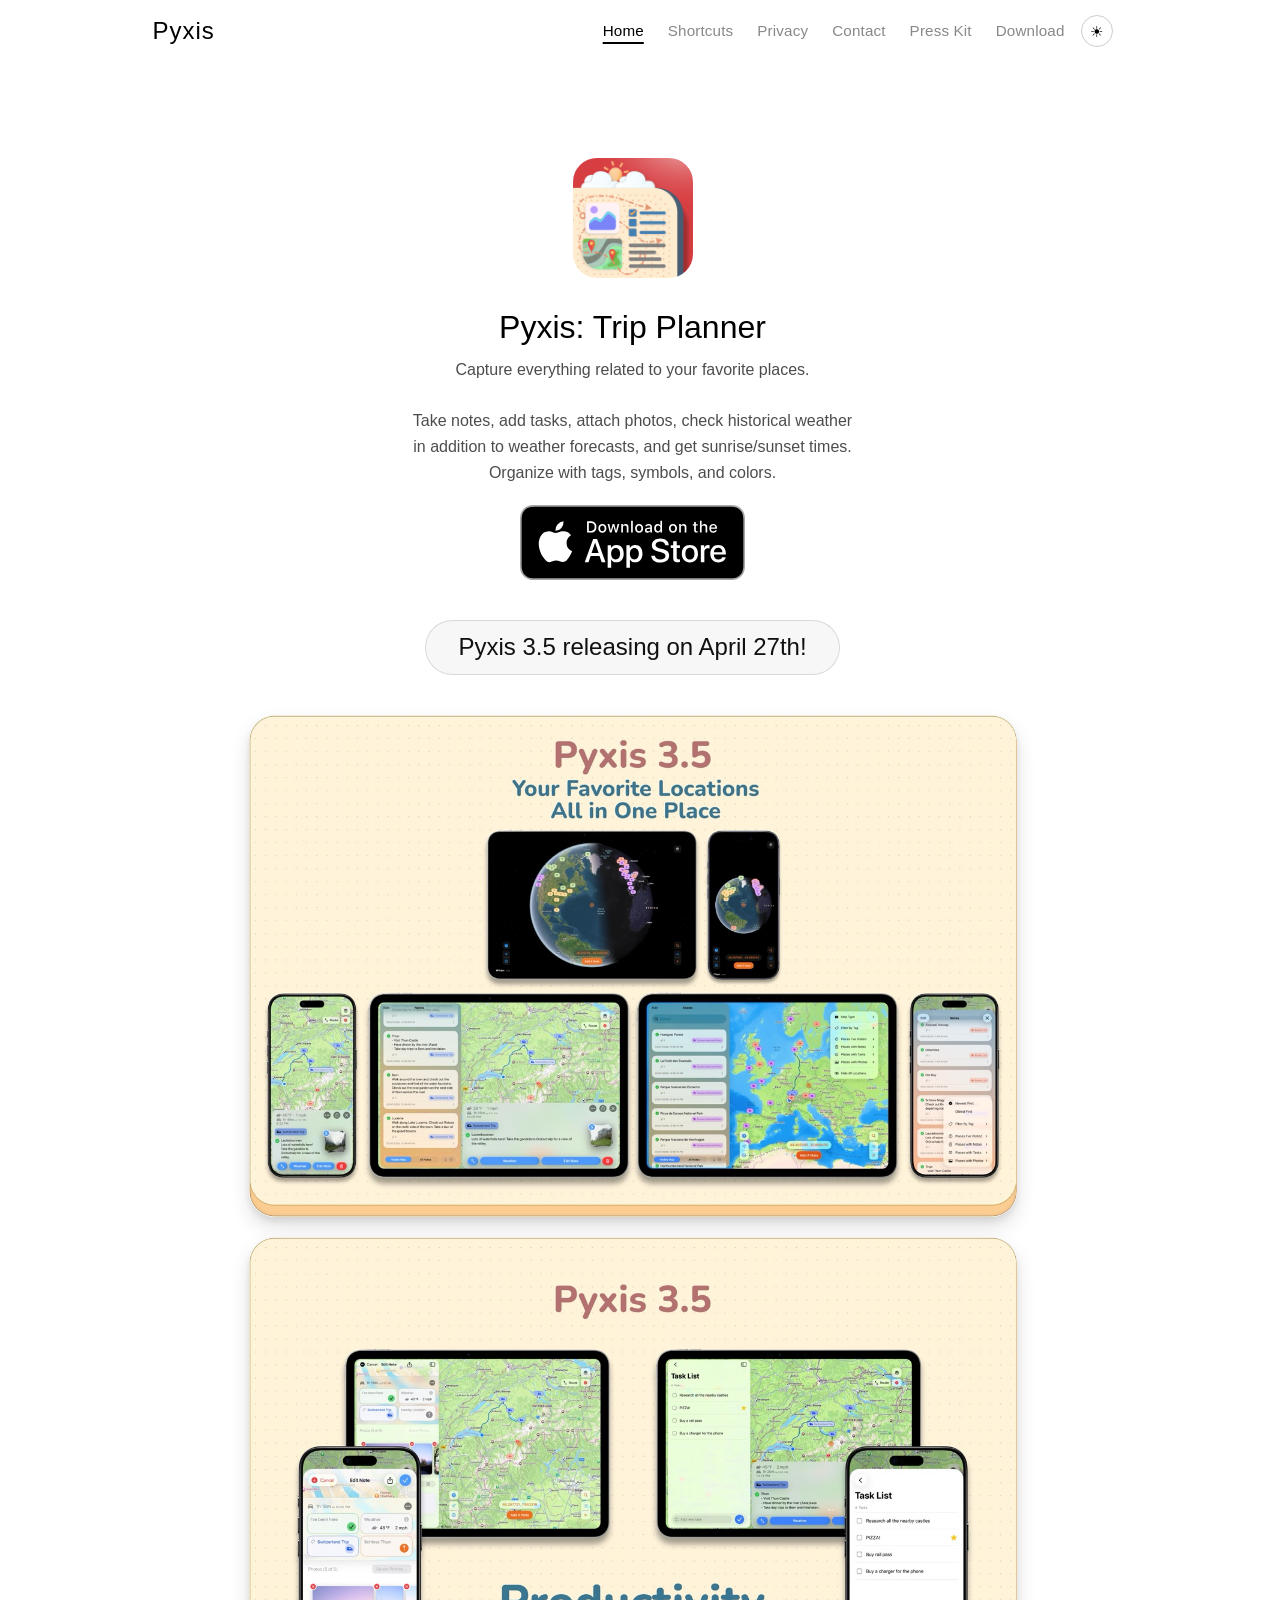
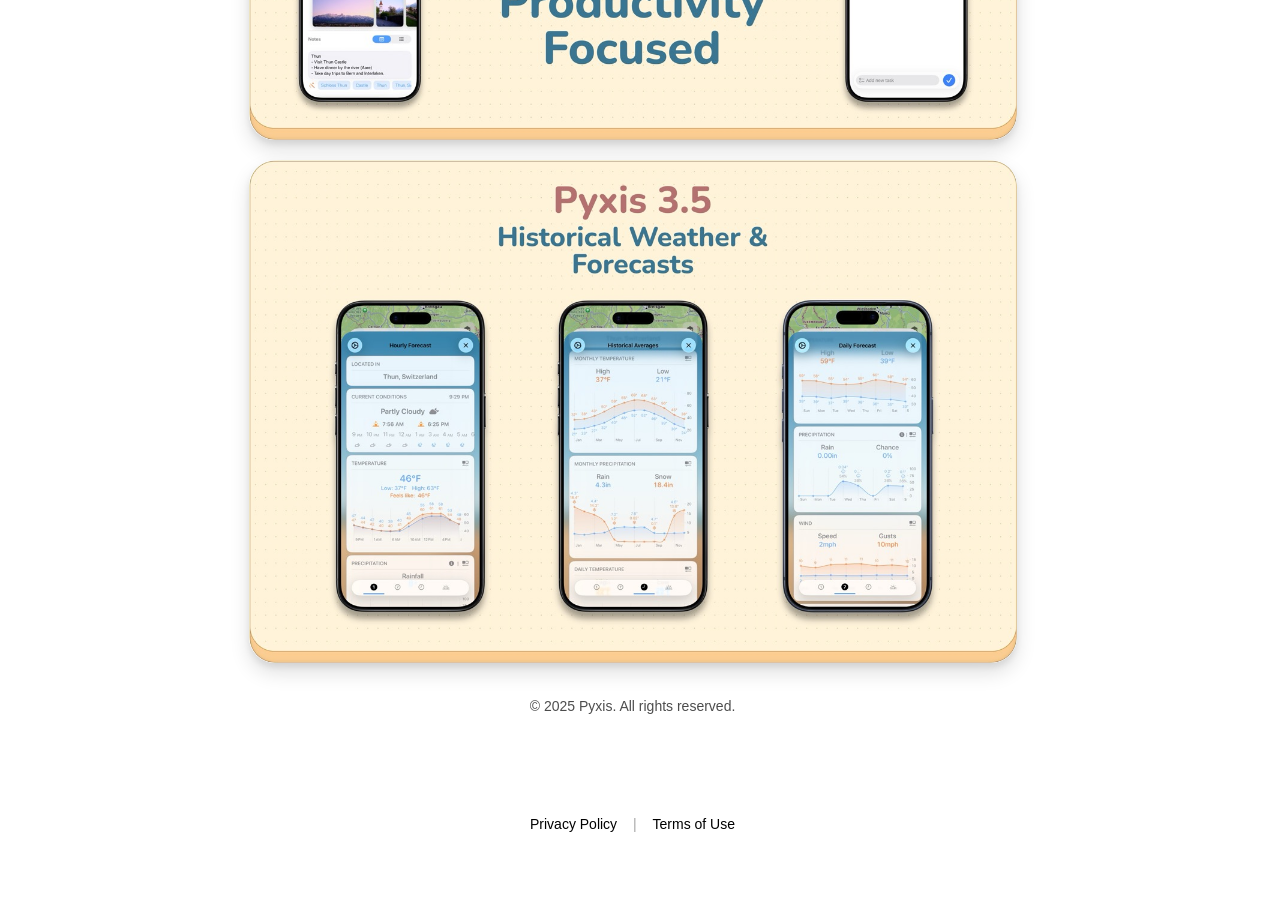
==== commit f18c8219: "Update index.html" ====
--- a/index.html
+++ b/index.html
@@ -54,7 +54,7 @@
           <h1>Pyxis: Trip Planner</h1>
           <p class="subtitle">
             Capture everything related to your favorite places.
-            <br /><br />Take notes, add tasks, add photos, check historical weather  <br /> in addition to weather forecasts, get sunrise and sunset times.
+            <br /><br />Take notes, add tasks, attach photos, check historical weather  <br /> in addition to weather forecasts, and get sunrise/sunset times.
             <br />Organize with tags, symbols, and colors. 
           </p>
           <a
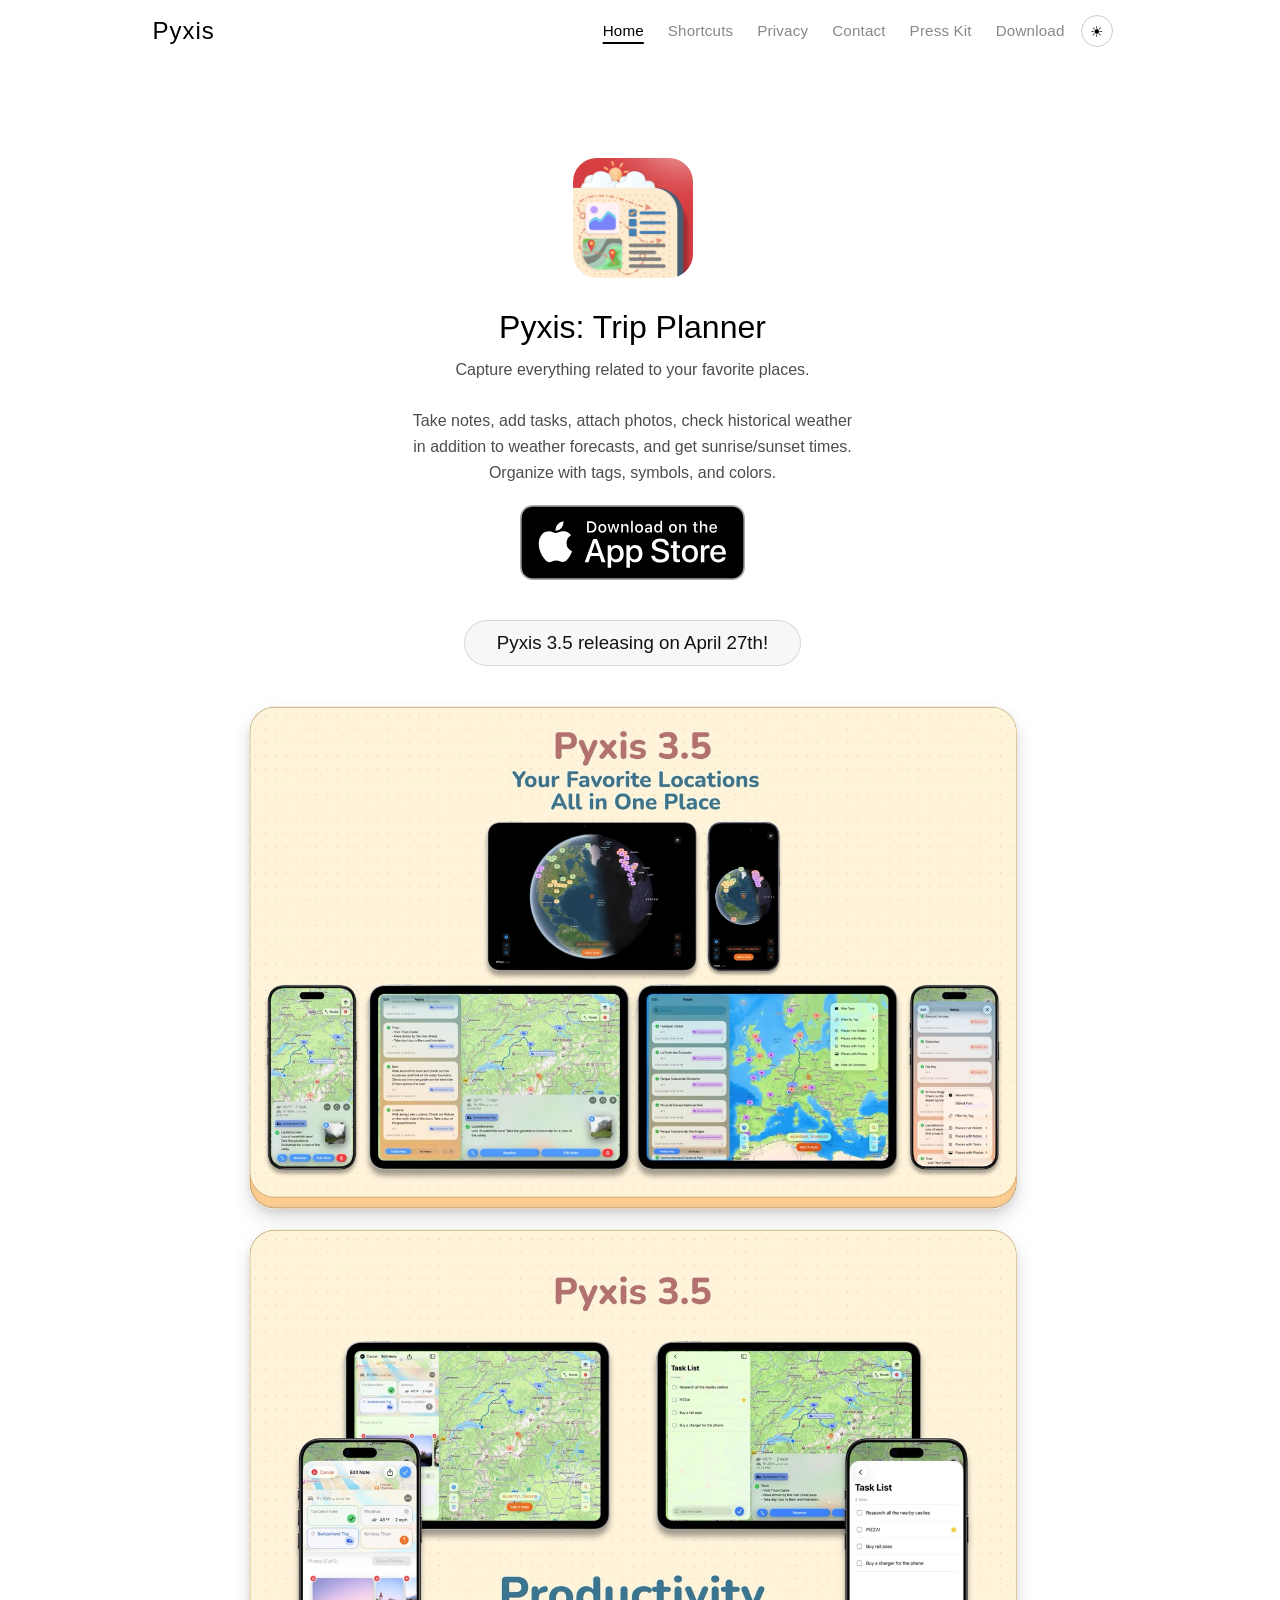
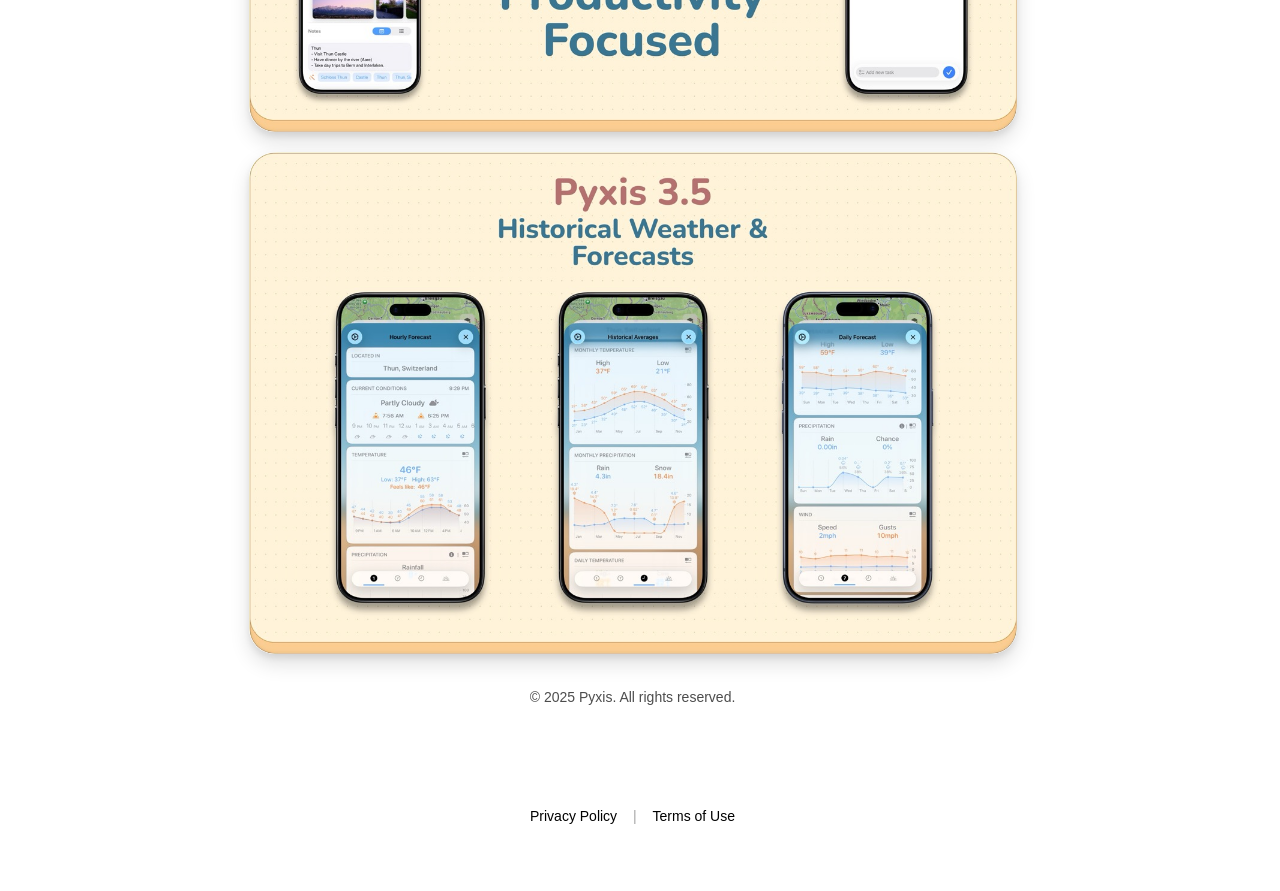
==== commit 2d21b157: "Update index.html" ====
--- a/index.html
+++ b/index.html
@@ -70,7 +70,7 @@
           </a>
         </header>
 
-        <h2 class="upcoming-release">Pyxis 3.5 releasing on April 27th!</h2>
+        <h3 class="upcoming-release">Pyxis 3.5 releasing on April 27th!</h3>
         <section class="banner-gallery" aria-label="Pyxis banners">
           <div class="banner-gallery__grid">
             <img
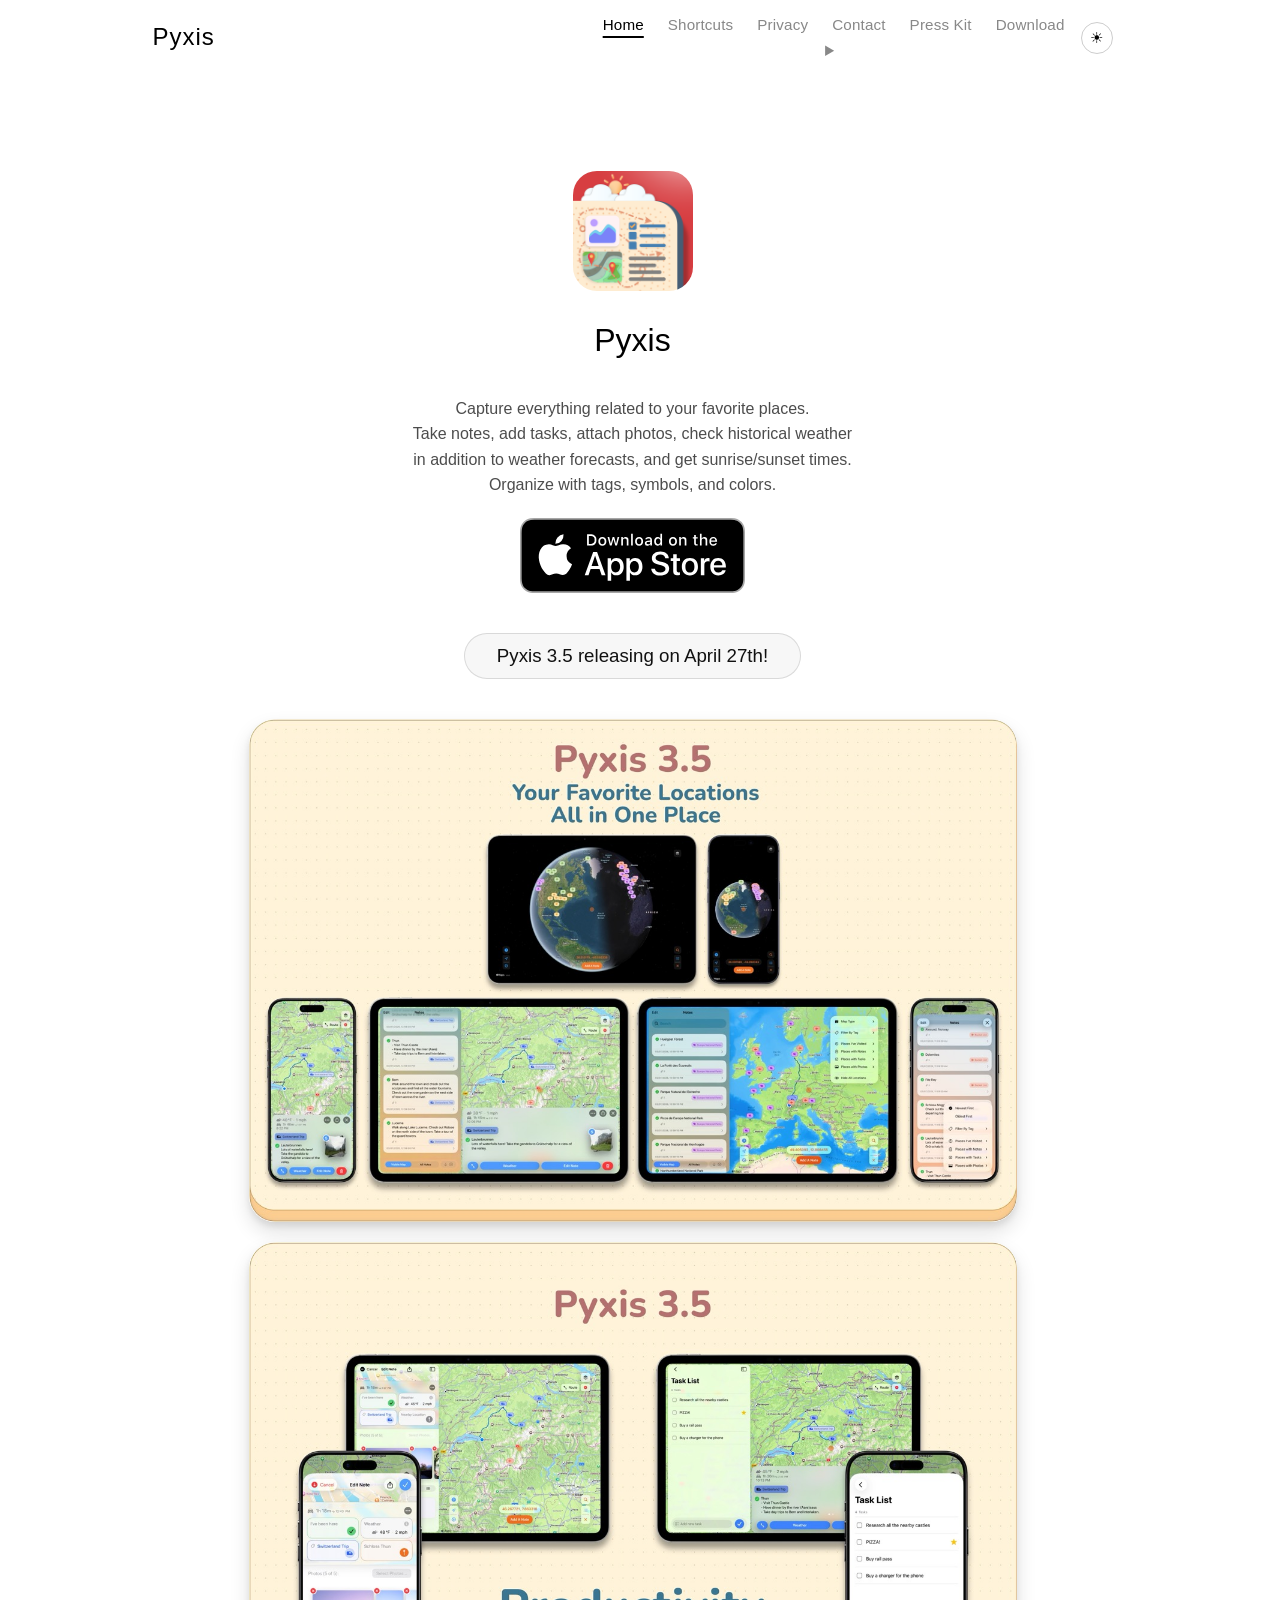
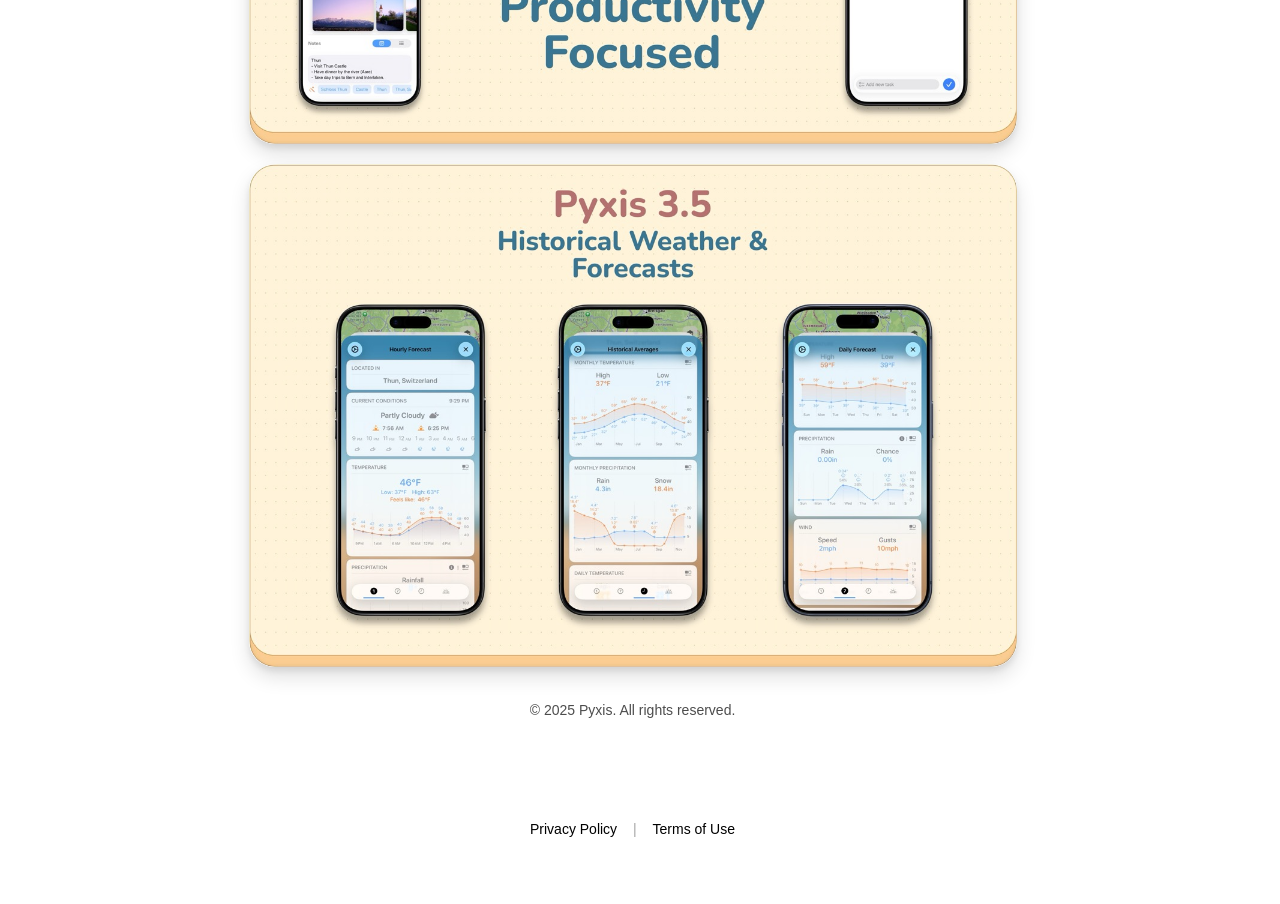
==== commit fba96dfa: "Added a hamburger menu for mobile Added a hamburger menu for mobile" ====
--- a/index.html
+++ b/index.html
@@ -3,7 +3,7 @@
   <head>
     <meta charset="UTF-8" />
     <meta name="viewport" content="width=device-width, initial-scale=1" />
-    <title>Pyxis: Trip Planner - Notes, Photos, Weather</title>
+    <title>Pyxis - Notes, Photos, Weather</title>
     <meta
       name="description"
       content="Pin locations, capture memories, and check the weather. Pyxis is your private travel companion."
@@ -19,7 +19,7 @@
         <a class="site-header__brand" href="index.html">Pyxis</a>
         <div class="site-header__actions">
           <nav class="site-nav" aria-label="Primary navigation">
-            <ul class="site-nav__list">
+            <ul class="site-nav__list site-nav__list--desktop">
               <li>
                 <a class="site-nav__link" href="index.html" aria-current="page">Home</a>
               </li>
@@ -32,13 +32,27 @@
               <li>
                 <a class="site-nav__link" href="contact.html">Contact</a>
               </li>
-              <li>
+              <li class="site-nav__item--presskit">
                 <a class="site-nav__link" href="presskit.html">Press Kit</a>
               </li>
               <li>
                 <a class="site-nav__link" href="https://apps.apple.com/us/app/pyxis-notes-locations/id6639617144">Download</a>
               </li>
             </ul>
+            <details class="site-nav__mobile-menu">
+              <summary class="site-nav__hamburger" aria-label="Open navigation menu">
+                <span></span>
+                <span></span>
+                <span></span>
+              </summary>
+              <ul class="site-nav__list site-nav__list--mobile">
+                <li><a class="site-nav__link" href="index.html">Home</a></li>
+                <li><a class="site-nav__link" href="shortcuts.html">Shortcuts</a></li>
+                <li><a class="site-nav__link" href="privacy.html">Privacy</a></li>
+                <li><a class="site-nav__link" href="contact.html">Contact</a></li>
+                <li><a class="site-nav__link" href="https://apps.apple.com/us/app/pyxis-notes-locations/id6639617144">Download</a></li>
+              </ul>
+            </details>
           </nav>
           <button class="theme-toggle" type="button" data-theme-toggle aria-label="Toggle theme"></button>
         </div>
@@ -51,10 +65,11 @@
         <!-- Hero -->
         <header>
           <img src="assets/app icons/App Icon.png" alt="Pyxis App Icon" class="icon" />
-          <h1>Pyxis: Trip Planner</h1>
+          <h1>Pyxis</h1>
+          <br />
           <p class="subtitle">
             Capture everything related to your favorite places.
-            <br /><br />Take notes, add tasks, attach photos, check historical weather  <br /> in addition to weather forecasts, and get sunrise/sunset times.
+            <br />Take notes, add tasks, attach photos, check historical weather  <br /> in addition to weather forecasts, and get sunrise/sunset times.
             <br />Organize with tags, symbols, and colors. 
           </p>
           <a
